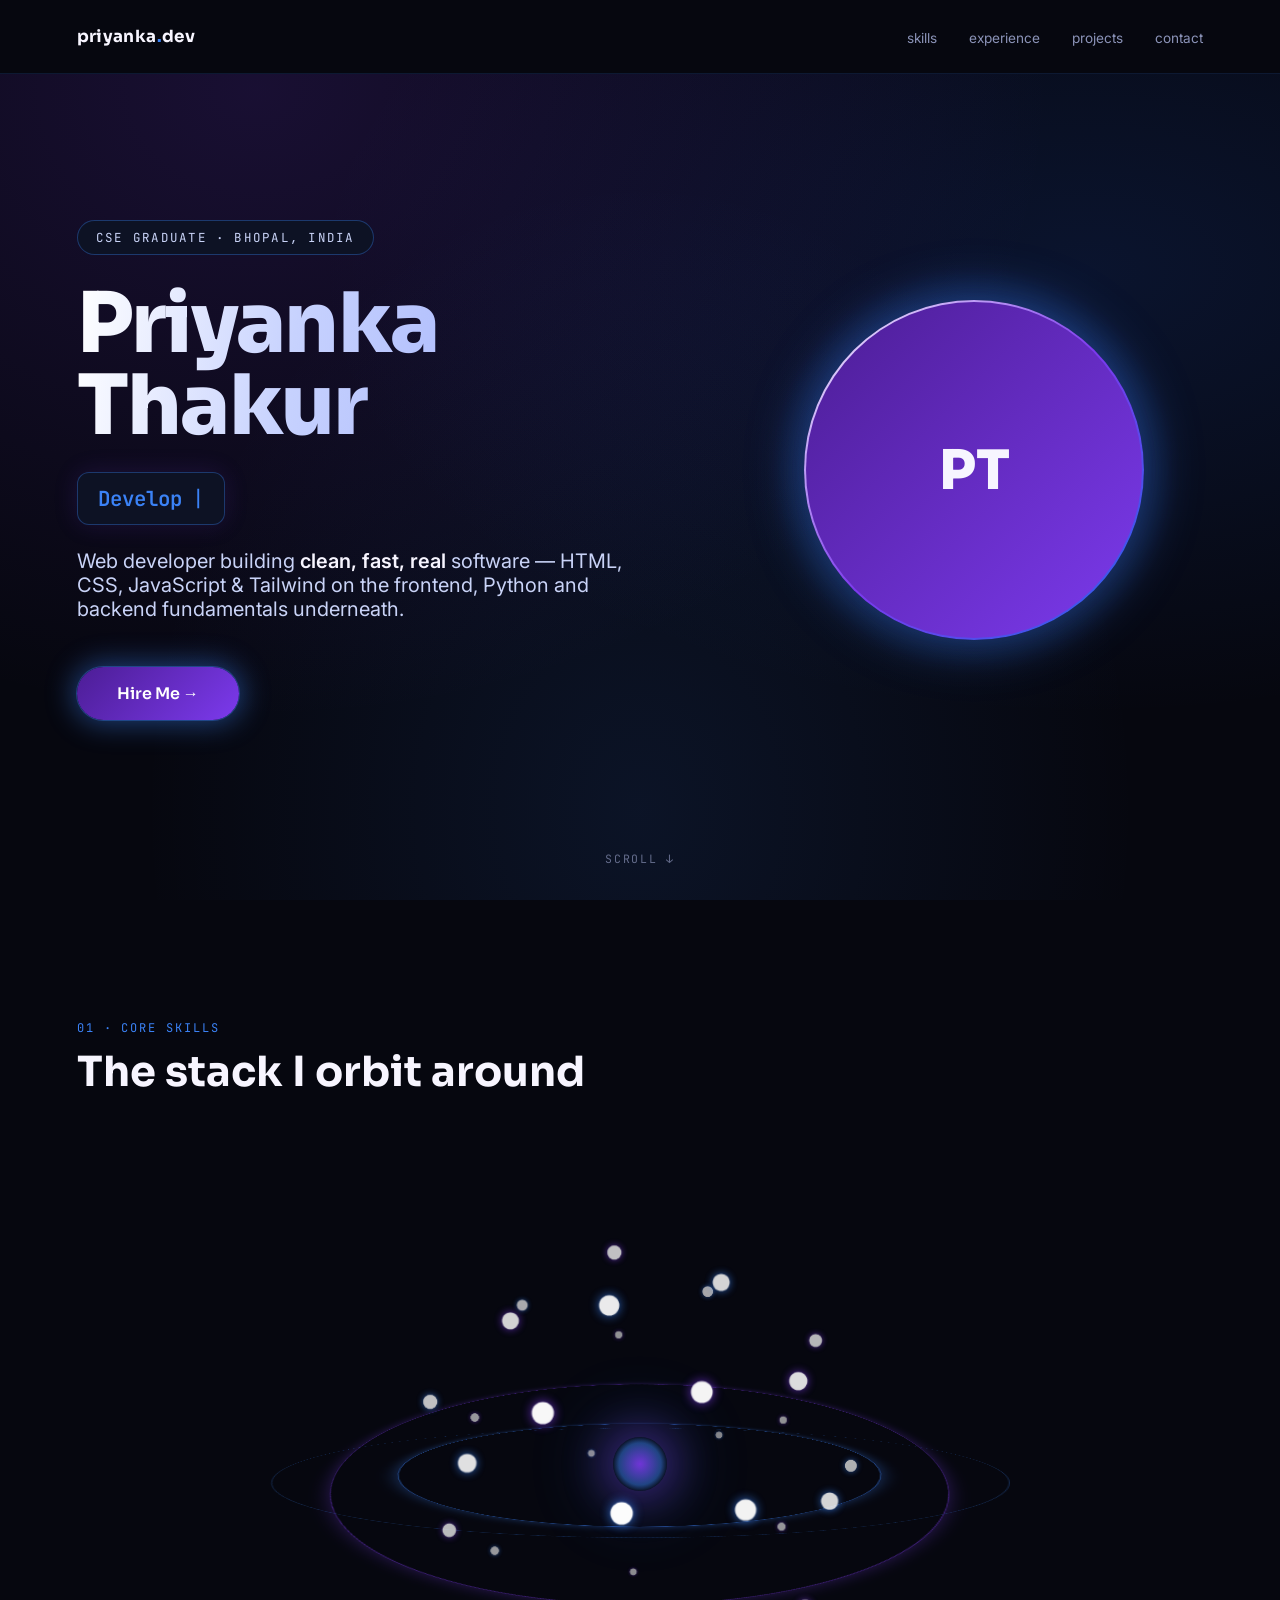
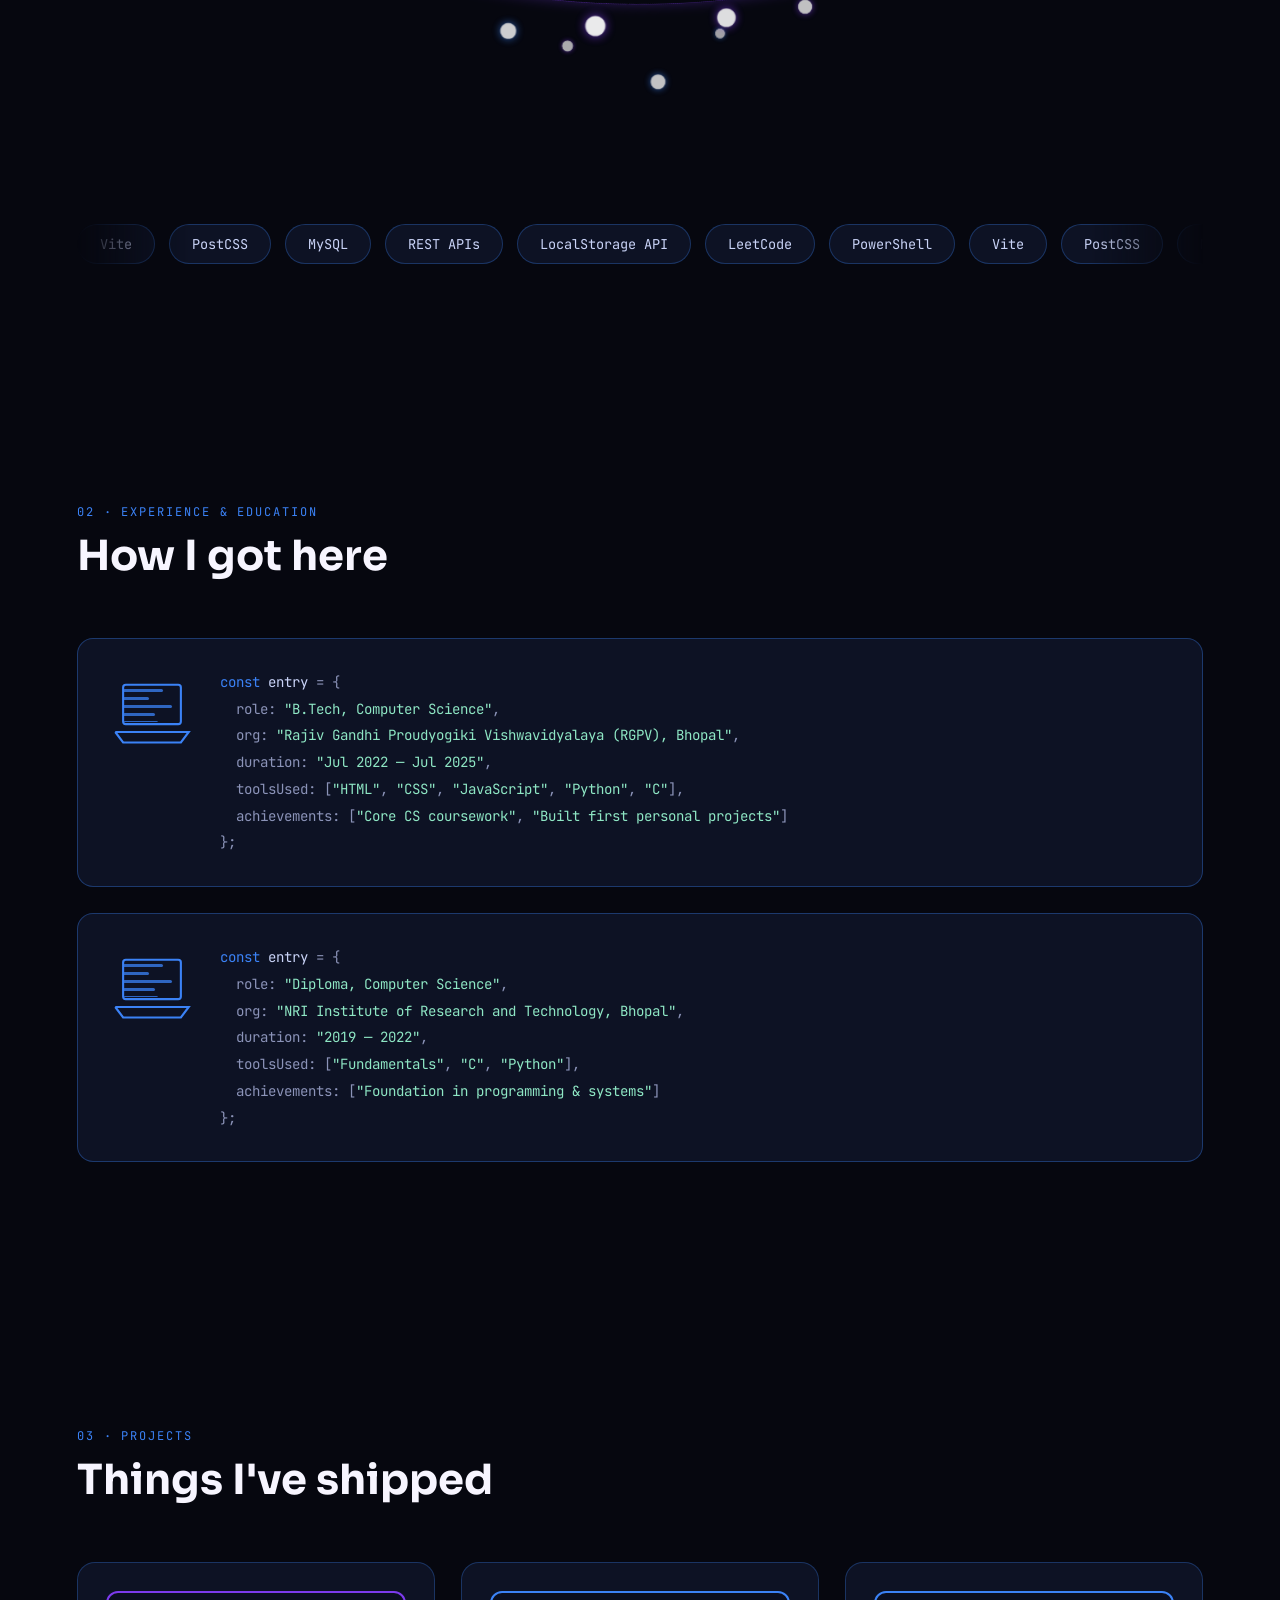
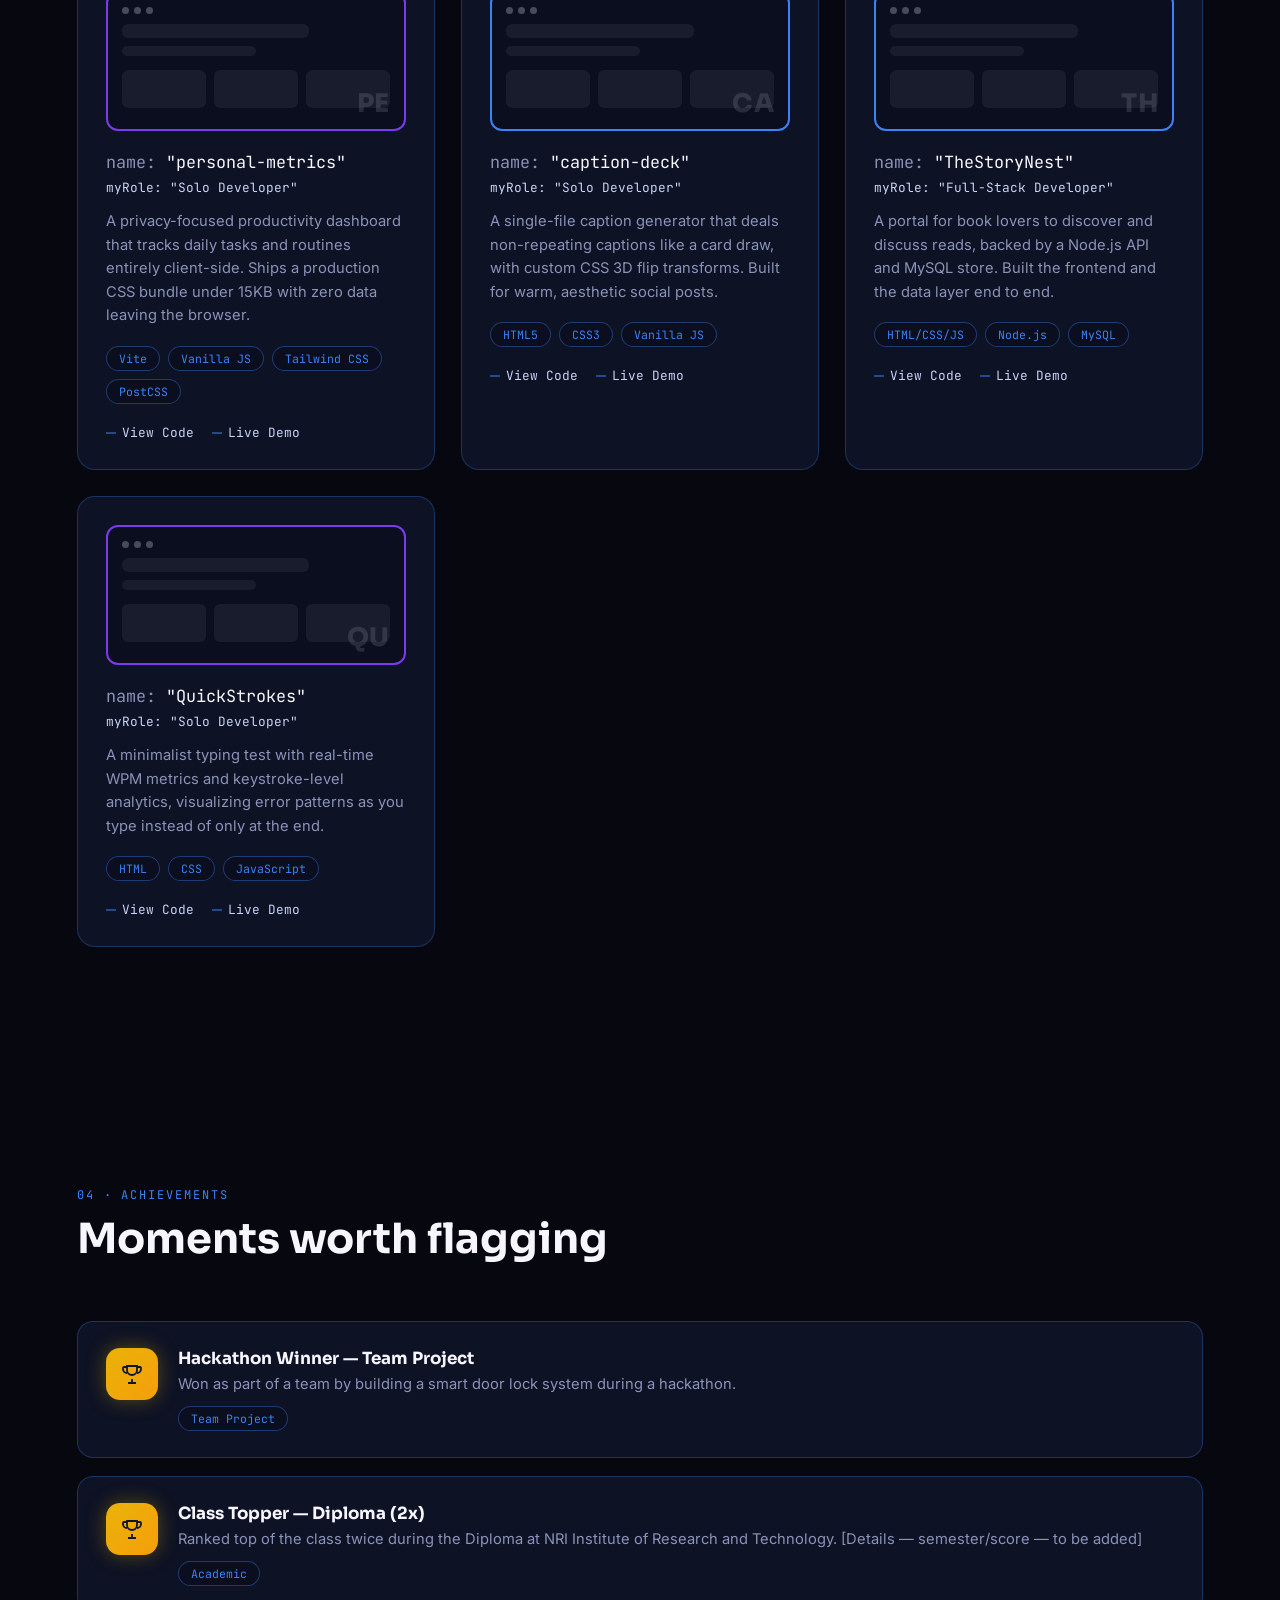
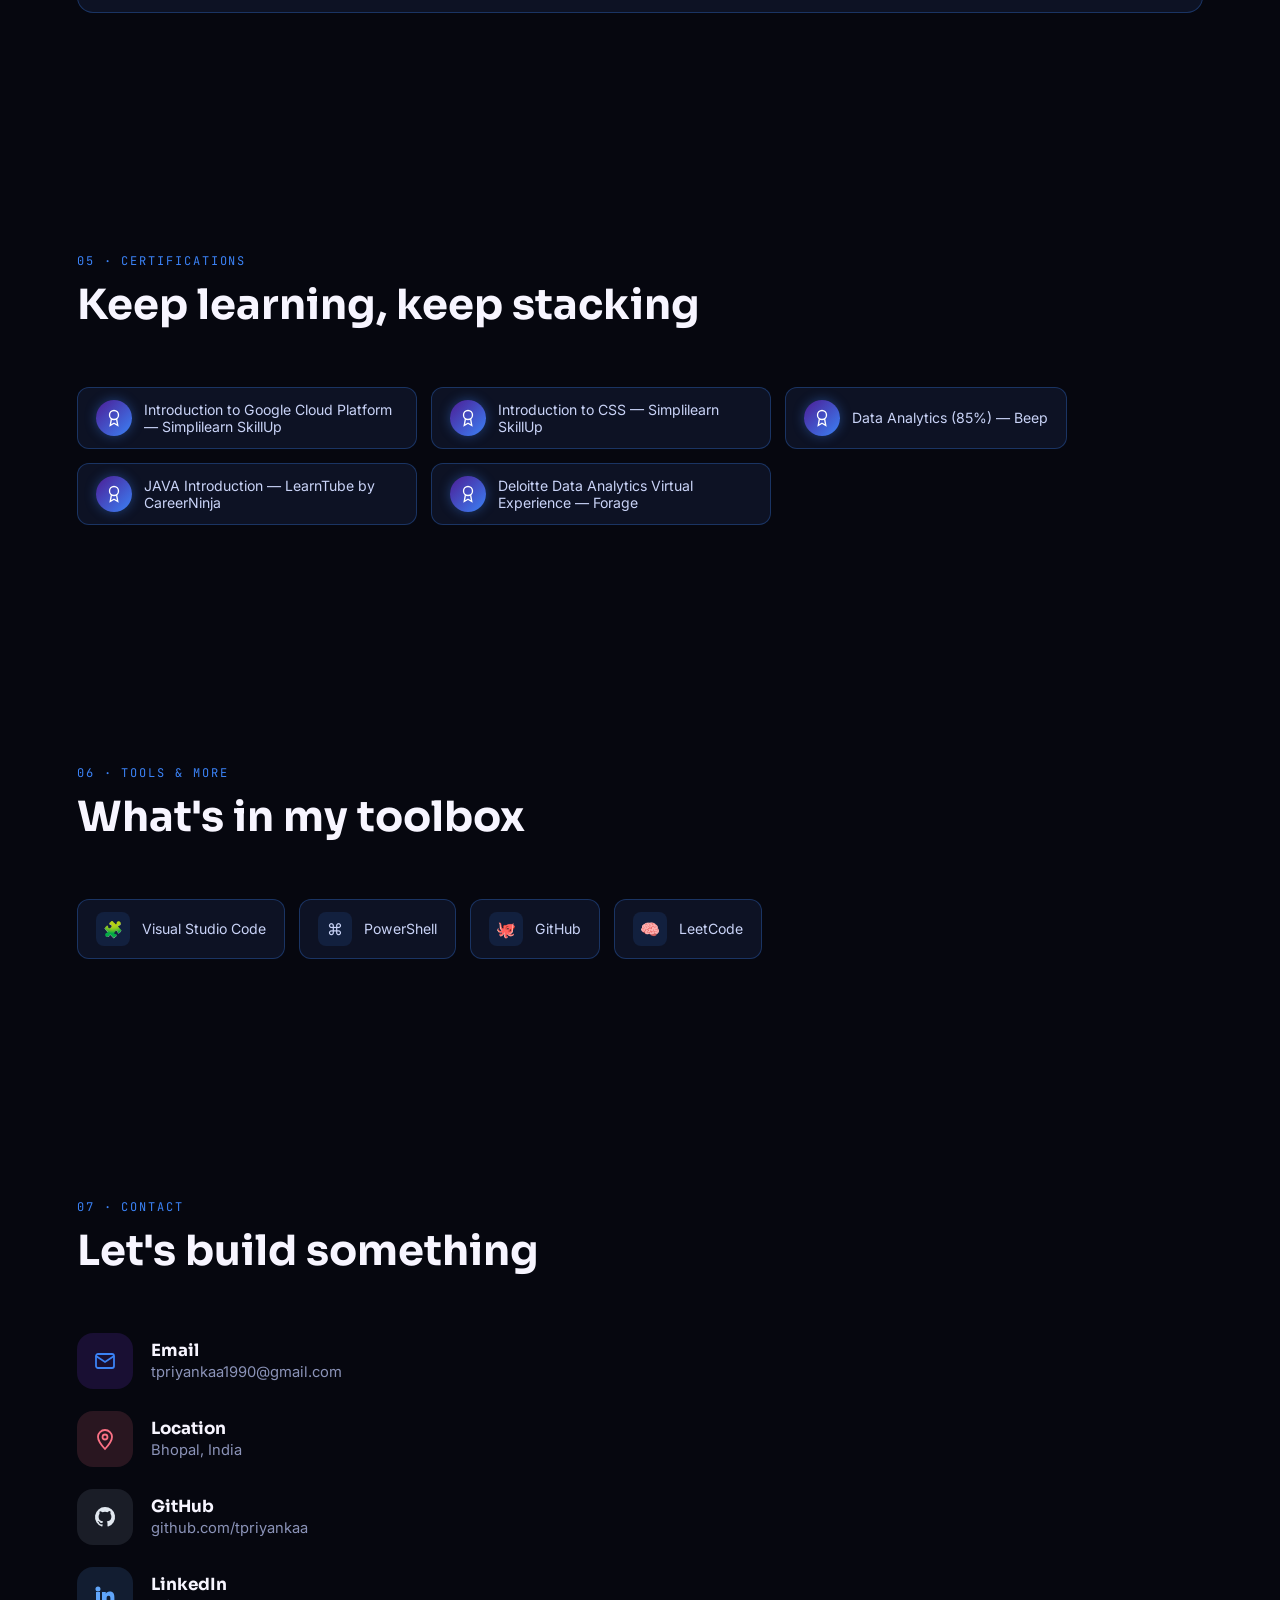
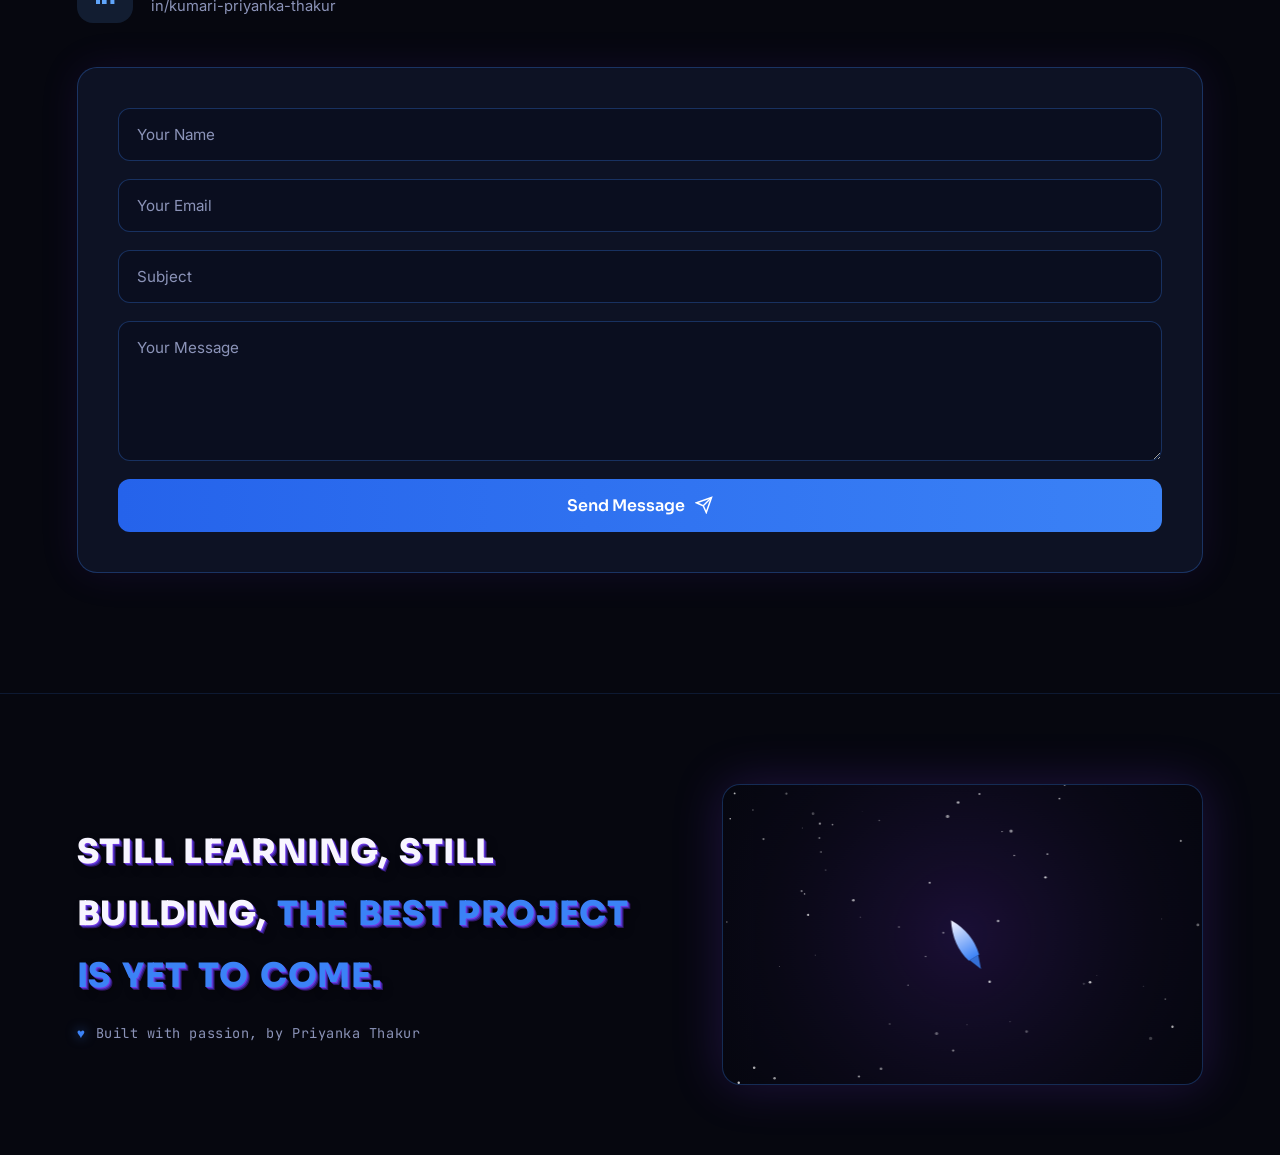
==== index-10.html @ c426f1c3 "Add files via upload" ====
<!DOCTYPE html>
<html lang="en">
<head>
<meta charset="UTF-8">
<meta name="viewport" content="width=device-width, initial-scale=1.0">
<title>Kumari Priyanka Thakur — Portfolio</title>
<link rel="preconnect" href="https://fonts.googleapis.com">
<link href="https://fonts.googleapis.com/css2?family=Sora:wght@400;600;700;800&family=Inter:wght@400;500;600&family=JetBrains+Mono:wght@400;500;600&display=swap" rel="stylesheet">
<style>
:root{
    --bg:#06070f;
    --bg-2:#0a0e1f;
    --white:#f7f5ff;
    --lav:#c9d3f7;
    --purple:#7c3aed;
    --purple-deep:#4c1d95;
    --indigo:#2563eb;
    --neon:#3b82f6;
    --dim:#8b93b8;
  }
  *{margin:0;padding:0;box-sizing:border-box;}
  html{scroll-behavior:smooth;}
  body{
    background:var(--bg);
    color:var(--white);
    font-family:'Inter',sans-serif;
    overflow-x:hidden;
    -webkit-font-smoothing:antialiased;
  }
  ::selection{background:var(--purple);color:#fff;}

  /* ---------- intro splash screen ---------- */
  body.intro-active{overflow:hidden;height:100vh;}
  .intro-screen{
    position:fixed;inset:0;z-index:9999;
    background:var(--bg);
    display:flex;align-items:center;justify-content:center;
    transition:opacity .8s ease;
  }
  .intro-screen.hide{opacity:0;pointer-events:none;}
  .intro-media{
    position:absolute;inset:0;
    width:100%;height:100%;object-fit:cover;
    display:none;
  }
  .intro-media.active{display:block;}
  .intro-fallback{
    position:relative;z-index:1;
    display:flex;flex-direction:column;align-items:center;gap:18px;
  }
  .intro-mark{
    font-size:2.4rem;color:var(--neon);
    animation:introPulse 1.6s ease-in-out infinite;
  }
  @keyframes introPulse{
    0%,100%{opacity:0.5;transform:scale(0.9);}
    50%{opacity:1;transform:scale(1.15);}
  }
  .intro-name{
    font-family:'Sora',sans-serif;font-weight:800;
    font-size:clamp(1.6rem,5vw,2.6rem);
    letter-spacing:0.05em;
    background:linear-gradient(100deg,#ffffff,#a5b4fc,#7c3aed,#2563eb,#ffffff,#3b82f6);
    background-size:300% auto;
    -webkit-background-clip:text;background-clip:text;-webkit-text-fill-color:transparent;
    animation:shimmer 3.5s linear infinite;
  }
  .intro-name span{color:var(--neon);-webkit-text-fill-color:var(--neon);}
  .intro-dots{display:flex;gap:8px;}
  .intro-dots i{
    width:7px;height:7px;border-radius:50%;
    background:var(--neon);
    animation:introDot 1.2s ease-in-out infinite;
  }
  .intro-dots i:nth-child(2){animation-delay:0.15s;}
  .intro-dots i:nth-child(3){animation-delay:0.3s;}
  @keyframes introDot{
    0%,80%,100%{opacity:0.25;transform:translateY(0);}
    40%{opacity:1;transform:translateY(-6px);}
  }
  .intro-skip{
    position:absolute;bottom:34px;right:34px;z-index:2;
    font-family:'JetBrains Mono',monospace;font-size:0.8rem;
    color:var(--dim);background:transparent;border:1px solid rgba(59,130,246,0.3);
    border-radius:999px;padding:8px 18px;cursor:pointer;
    transition:color .2s ease, border-color .2s ease;
  }
  .intro-skip:hover{color:var(--white);border-color:rgba(59,130,246,0.7);}

  /* ---------- background canvas ---------- */
  #stars{
    position:fixed;
    inset:0;
    width:100vw;height:100vh;
    z-index:0;
    background:
      radial-gradient(ellipse at 20% 10%, rgba(124,58,237,0.16), transparent 55%),
      radial-gradient(ellipse at 85% 30%, rgba(37,99,235,0.14), transparent 50%),
      radial-gradient(ellipse at 50% 90%, rgba(59,130,246,0.10), transparent 55%),
      var(--bg);
  }

  section, header, footer{position:relative;z-index:2;}
  section, footer{background:var(--bg);}

  /* ---------- nav ---------- */
  nav{
    position:fixed;top:0;left:0;right:0;z-index:50;
    display:flex;justify-content:space-between;align-items:center;
    padding:26px 6vw;
    background:var(--bg);
    border-bottom:1px solid rgba(59,130,246,0.15);
  }
  .logo{font-family:'Sora',sans-serif;font-weight:700;letter-spacing:0.02em;color:var(--white);font-size:1.05rem;}
  .logo span{color:var(--neon);}
  nav a{color:var(--dim);text-decoration:none;font-size:0.85rem;margin-left:28px;transition:color .25s;}
  nav a:hover{color:var(--white);}

  /* ---------- hero ---------- */
  .hero{
    min-height:100vh;
    display:flex;flex-direction:column;align-items:center;justify-content:center;
    padding:120px 6vw 80px;
  }
  .hero-grid{
    width:100%;max-width:1280px;margin:0 auto;
    display:grid;grid-template-columns:1.15fr 0.85fr;
    align-items:center;gap:48px;
  }
  .hero-text{text-align:left;}

  .avatar-frame{
    position:relative;
    width:min(340px, 100%);aspect-ratio:1/1;
    border-radius:50%;
    justify-self:center;
  }
  .avatar-frame::before{
    content:'';
    position:absolute;
    inset:-30px;
    border-radius:50%;
    background:radial-gradient(circle, rgba(59,130,246,0.55), rgba(37,99,235,0.25) 45%, transparent 72%);
    filter:blur(8px);
    animation:avatarGlow 3.2s ease-in-out infinite;
    z-index:0;
  }
  @keyframes avatarGlow{
    0%,100%{opacity:0.65;transform:scale(1);}
    50%{opacity:1;transform:scale(1.08);}
  }
  .avatar-frame img{
    position:relative;z-index:1;
    width:100%;height:100%;
    border-radius:50%;
    object-fit:cover;
    border:2.5px solid transparent;
    background:
      linear-gradient(var(--bg),var(--bg)) padding-box,
      linear-gradient(135deg,#ffffff,var(--purple),var(--indigo)) border-box;
    box-shadow:0 0 50px 8px rgba(59,130,246,0.35);
  }
  .avatar-fallback{
    display:none;
    position:relative;z-index:1;
    width:100%;height:100%;
    border-radius:50%;
    align-items:center;justify-content:center;
    font-family:'Sora',sans-serif;font-weight:800;font-size:3.4rem;
    color:var(--white);
    border:2.5px solid transparent;
    background:
      linear-gradient(135deg,var(--purple-deep),var(--purple)) padding-box,
      linear-gradient(135deg,#ffffff,var(--purple),var(--indigo)) border-box;
    box-shadow:0 0 50px 8px rgba(59,130,246,0.35);
  }

  .eyebrow{
    font-family:'JetBrains Mono',monospace;
    font-size:0.78rem;color:var(--lav);
    letter-spacing:0.18em;text-transform:uppercase;
    padding:8px 18px;border:1.5px solid rgba(59,130,246,0.35);
    border-radius:999px;margin-bottom:28px;
    background:#0d1224;
    display:inline-block;
  }
  .hero-name{
    font-family:'Sora',sans-serif;
    font-weight:800;
    font-size:clamp(2.6rem, 6.5vw, 5.6rem);
    line-height:0.98;
    letter-spacing:-0.02em;
    background:linear-gradient(100deg,
      #ffffff 0%, #c7d2fe 12%, #a5b4fc 26%, #7c3aed 42%,
      #2563eb 55%, #ffffff 62%, #3b82f6 76%, #ffffff 90%, #c9d3f7 100%);
    background-size:300% auto;
    -webkit-background-clip:text;
    background-clip:text;
    -webkit-text-fill-color:transparent;
    animation:shimmer 5s linear infinite;
  }
  @keyframes shimmer{
    0%{background-position:0% 50%;}
    100%{background-position:300% 50%;}
  }

  .role-cycle{
    margin-top:26px;
    display:inline-flex;align-items:center;gap:10px;
    font-family:'JetBrains Mono',monospace;
    font-size:clamp(1rem,2.2vw,1.3rem);
    padding:12px 20px;
    border:1.5px solid rgba(59,130,246,0.35);
    border-radius:12px;
    background:#0d1224;
    box-shadow:0 0 24px rgba(124,58,237,0.15);
  }
  .role-prefix{color:var(--dim);}
  .role-text{color:var(--neon);font-weight:600;min-width:1ch;}
  .role-cursor{color:var(--neon);animation:cursorBlink 0.9s step-end infinite;}
  @keyframes cursorBlink{0%,100%{opacity:1;}50%{opacity:0;}}

  .hero-role{
    margin-top:24px;
    font-family:'Inter',sans-serif;
    font-size:clamp(1rem,2vw,1.25rem);
    color:var(--lav);
    max-width:560px;
  }
  .hero-role b{color:var(--white);font-weight:600;}

  .hire-btn{
    margin-top:46px;
    font-family:'Sora',sans-serif;
    font-weight:600;font-size:1rem;
    color:#fff;
    background:linear-gradient(135deg,var(--purple-deep),var(--purple));
    border:none;border-radius:999px;
    padding:16px 40px;
    cursor:pointer;
    box-shadow:0 0 0 1px rgba(59,130,246,0.35), 0 0 28px 4px rgba(59,130,246,0.45);
    animation:breathe 2.6s ease-in-out infinite;
    transition:transform .3s ease, background .3s ease, box-shadow .3s ease;
    text-decoration:none;
    display:inline-block;
  }
  @keyframes breathe{
    0%,100%{box-shadow:0 0 0 1px rgba(59,130,246,0.35), 0 0 22px 2px rgba(59,130,246,0.35);}
    50%{box-shadow:0 0 0 1px rgba(59,130,246,0.5), 0 0 40px 8px rgba(59,130,246,0.6);}
  }
  .hire-btn:hover{
    transform:scale(1.07);
    background:linear-gradient(135deg,var(--indigo),var(--neon));
  }

  .scroll-cue{position:absolute;bottom:34px;left:50%;transform:translateX(-50%);color:var(--dim);font-size:0.72rem;font-family:'JetBrains Mono',monospace;letter-spacing:0.15em;opacity:0.7;}

  /* ---------- section shared ---------- */
  .section{padding:120px 6vw;max-width:1280px;margin:0 auto;}
  .section-head{margin-bottom:56px;}
  .section-tag{font-family:'JetBrains Mono',monospace;font-size:0.75rem;color:var(--neon);letter-spacing:0.16em;text-transform:uppercase;margin-bottom:10px;}
  .section-title{font-family:'Sora',sans-serif;font-weight:700;font-size:clamp(1.8rem,4vw,2.6rem);color:var(--white);}

  /* ---------- skills / icon cloud (cyberpunk zone) ---------- */
  .skills-band{
    position:relative;
    z-index:3;
    background:
      radial-gradient(ellipse at 30% 20%, rgba(124,58,237,0.08), transparent 55%),
      radial-gradient(ellipse at 75% 80%, rgba(59,130,246,0.07), transparent 55%),
      var(--bg);
  }
  .skills-wrap{
    display:flex;flex-direction:column;align-items:center;
  }
  .cloud-frame{
    width:100%;max-width:620px;aspect-ratio:1/1;
    position:relative;
    perspective:1000px;
    cursor:grab;
    touch-action:none;
  }
  .cloud-frame:active{cursor:grabbing;}
  .icon-sphere{
    position:absolute;
    top:50%;left:50%;
    width:0;height:0;
    transform-style:preserve-3d;
    z-index:2;
  }
  .cloud-icon{
    position:absolute;
    top:0;left:0;
    width:46px;height:46px;
    margin:-23px;
    object-fit:contain;
    will-change:transform, opacity;
    pointer-events:none;
    user-select:none;
  }
  /* neon tint: flattens any source icon to white, then recolors it —
     alternated per-icon between the two accent colors */
  .cloud-icon.tint-violet{
    filter:brightness(0) invert(1) sepia(1) saturate(6) hue-rotate(230deg) brightness(1.3)
           drop-shadow(0 0 6px rgba(124,58,237,0.85));
  }
  .cloud-icon.tint-blue{
    filter:brightness(0) invert(1) sepia(1) saturate(6) hue-rotate(170deg) brightness(1.3)
           drop-shadow(0 0 6px rgba(59,130,246,0.85));
  }

  .core-glow{
    position:absolute;top:50%;left:50%;
    width:54px;height:54px;margin:-27px;
    border-radius:50%;z-index:1;
    background:radial-gradient(circle, rgba(124,58,237,0.9), rgba(59,130,246,0.5) 55%, transparent 75%);
    box-shadow:0 0 40px 10px rgba(124,58,237,0.35), 0 0 70px 20px rgba(59,130,246,0.2);
    animation:coreBeat 2.4s ease-in-out infinite;
  }
  @keyframes coreBeat{
    0%,100%{transform:scale(1);opacity:0.85;}
    50%{transform:scale(1.25);opacity:1;}
  }

  .orbit-ring{
    position:absolute;top:50%;left:50%;
    border-radius:50%;
    border:1px solid;
    transform-style:preserve-3d;
    pointer-events:none;
    z-index:0;
  }
  .ring-1{
    width:76%;height:76%;margin:-38% 0 0 -38%;
    border-color:rgba(59,130,246,0.55);
    box-shadow:0 0 18px rgba(59,130,246,0.35);
    transform:rotateX(78deg) rotateZ(0deg);
    animation:spinRing 14s linear infinite;
  }
  .ring-2{
    width:96%;height:96%;margin:-48% 0 0 -48%;
    border-color:rgba(124,58,237,0.45);
    box-shadow:0 0 18px rgba(124,58,237,0.3);
    transform:rotateX(70deg) rotateZ(40deg);
    animation:spinRing 20s linear infinite reverse;
  }
  .ring-3{
    width:112%;height:112%;margin:-56% 0 0 -56%;
    border-color:rgba(59,130,246,0.25);
    transform:rotateX(82deg) rotateZ(110deg);
    animation:spinRing 28s linear infinite;
  }
  @keyframes spinRing{
    from{transform:rotateX(var(--rx,78deg)) rotateZ(0deg);}
    to{transform:rotateX(var(--rx,78deg)) rotateZ(360deg);}
  }
  .ring-1{--rx:78deg;}
  .ring-2{--rx:70deg;}
  .ring-3{--rx:82deg;}

  .marquee-track{
    width:100%;overflow:hidden;margin-top:50px;
    -webkit-mask-image:linear-gradient(90deg, transparent, #000 10%, #000 90%, transparent);
    mask-image:linear-gradient(90deg, transparent, #000 10%, #000 90%, transparent);
  }
  .marquee-inner{
    display:flex;width:max-content;
    animation:marquee 26s linear infinite;
    gap:14px;
  }
  @keyframes marquee{0%{transform:translateX(0);}100%{transform:translateX(-50%);}}
  .pill{
    font-family:'JetBrains Mono',monospace;font-size:0.85rem;color:var(--lav);
    border:1.5px solid rgba(59,130,246,0.3);border-radius:999px;
    padding:10px 22px;white-space:nowrap;background:#0d1224;
  }

  /* ---------- experience / education ---------- */
  .code-card{
    border:1.5px solid rgba(59,130,246,0.35);
    border-radius:16px;
    background:#0d1224;
    padding:30px 32px;
    margin-bottom:26px;
    display:grid;grid-template-columns:84px 1fr;gap:26px;
    align-items:start;
    opacity:0;transform:translateY(28px);
    transition:opacity .7s ease, transform .7s ease, border-color .3s ease, box-shadow .3s ease;
  }
  .code-card:hover{
    border-color:rgba(124,58,237,0.6);
    box-shadow:0 0 24px rgba(124,58,237,0.15);
  }
  .code-card.in-view{opacity:1;transform:translateY(0);}
  .laptop-anim{position:relative;width:84px;height:84px;flex-shrink:0;}
  .laptop-icon{position:absolute;inset:0;width:100%;height:100%;}
  .laptop-icon path, .laptop-icon rect, .laptop-icon line{
    fill:none;stroke:var(--neon);stroke-width:1.6;
    stroke-dasharray:220;stroke-dashoffset:220;
  }
  .code-card.in-view .laptop-icon path,
  .code-card.in-view .laptop-icon rect,
  .code-card.in-view .laptop-icon line{
    animation:draw 1.4s ease forwards;
  }
  @keyframes draw{to{stroke-dashoffset:0;}}

  .laptop-screen{
    position:absolute;
    left:15.6%;top:19%;width:68.7%;height:44%;
    overflow:hidden;border-radius:2px;
    opacity:0;
  }
  .code-card.in-view .laptop-screen{
    opacity:1;transition:opacity .5s ease 1.1s;
  }
  .laptop-screen .scroll-lines{
    display:flex;flex-direction:column;gap:5px;
    animation:codeScroll 4.5s linear infinite;
    padding-top:4px;
  }
  .laptop-screen .cline{height:3px;border-radius:2px;background:rgba(59,130,246,0.75);}
  @keyframes codeScroll{
    0%{transform:translateY(0);}
    100%{transform:translateY(-50%);}
  }
  .cursor-blink{
    position:absolute;right:16%;top:19%;
    width:3px;height:6%;background:var(--white);
    opacity:0;
  }
  .code-card.in-view .cursor-blink{
    animation:blink 1s step-end infinite 1.4s;
  }
  @keyframes blink{50%{opacity:0;}0%,100%{opacity:1;}}

  .laptop-particles{position:absolute;inset:0;pointer-events:none;}
  .laptop-particles i{
    position:absolute;width:3px;height:3px;border-radius:50%;
    background:var(--neon);opacity:0;
    animation:rise 2.8s ease-in infinite;
  }
  .laptop-particles i:nth-child(1){left:30%;bottom:20%;animation-delay:0.2s;}
  .laptop-particles i:nth-child(2){left:50%;bottom:20%;animation-delay:1s;}
  .laptop-particles i:nth-child(3){left:66%;bottom:20%;animation-delay:1.8s;}
  @keyframes rise{
    0%{opacity:0;transform:translateY(0) scale(0.6);}
    15%{opacity:0.9;}
    100%{opacity:0;transform:translateY(-38px) scale(1.1);}
  }
  .code-block{font-family:'JetBrains Mono',monospace;font-size:0.88rem;line-height:1.9;color:var(--dim);}
  .code-block .k{color:var(--neon);}
  .code-block .s{color:#8ee6c4;}
  .code-block .prop{color:var(--lav);}

  /* ---------- projects ---------- */
  .projects-grid{display:grid;grid-template-columns:repeat(auto-fit,minmax(320px,1fr));gap:26px;}
  .proj-card{
    border-radius:18px;
    padding:28px;
    background:#0d1224;
    border:1.5px solid rgba(59,130,246,0.3);
    transition:transform .35s ease, border-color .35s ease, box-shadow .35s ease;
    transform-style:preserve-3d;
    position:relative;
  }
  .proj-card:hover{
    border-color:rgba(124,58,237,0.75);
    box-shadow:0 0 40px rgba(124,58,237,0.25);
  }
  .proj-name{font-family:'JetBrains Mono',monospace;color:var(--white);font-size:1.05rem;margin-bottom:6px;}
  .proj-name .q{color:var(--dim);}
  .proj-role{font-family:'JetBrains Mono',monospace;font-size:0.8rem;color:var(--lav);margin-bottom:14px;}
  .proj-desc{font-size:0.92rem;color:var(--dim);line-height:1.6;margin-bottom:18px;}
  .tool-pills{display:flex;flex-wrap:wrap;gap:8px;margin-bottom:20px;}
  .tool-pill{font-family:'JetBrains Mono',monospace;font-size:0.72rem;color:var(--neon);border:1.5px solid rgba(59,130,246,0.4);border-radius:999px;padding:4px 12px;background:#0a0e1f;}
  .proj-links{display:flex;gap:18px;align-items:center;}
  .proj-links a{font-size:0.8rem;color:var(--lav);text-decoration:none;font-family:'JetBrains Mono',monospace;position:relative;padding-left:16px;}
  .proj-links a::before{content:'';position:absolute;left:0;top:50%;width:10px;height:1px;background:var(--neon);transform:translateY(-50%);}
  .proj-links a:hover{color:var(--white);}

  /* ---------- certs & tools ---------- */
  .chips{display:flex;flex-wrap:wrap;gap:14px;}
  .chip{
    display:flex;align-items:center;gap:12px;
    border:1.5px solid rgba(59,130,246,0.3);border-radius:12px;
    padding:12px 18px;font-size:0.88rem;color:var(--lav);
    background:#0d1224;
    max-width:340px;
    transition:border-color .3s ease;
  }
  .chip:hover{border-color:rgba(124,58,237,0.7);}
  .cert-badge{
    width:36px;height:36px;flex-shrink:0;
    border-radius:50%;
    display:flex;align-items:center;justify-content:center;
    background:linear-gradient(135deg,var(--purple-deep),var(--neon));
    box-shadow:0 0 12px rgba(59,130,246,0.4);
  }
  .cert-badge svg{width:18px;height:18px;stroke:#fff;fill:none;stroke-width:1.8;}
  .tool-chip-icon{
    width:34px;height:34px;flex-shrink:0;border-radius:8px;
    display:flex;align-items:center;justify-content:center;
    background:rgba(59,130,246,0.12);
    font-size:1rem;
  }

  /* device-mockup-style thumbnail frame, echoing the bordered
     screenshot cards from the reference — abstract UI blocks stand
     in for a real screenshot since none exist yet */
  .proj-thumb{
    height:140px;border-radius:12px;margin-bottom:20px;
    position:relative;overflow:hidden;
    padding:14px;
    border:2px solid;
    background:#0a0e1f;
  }
  .proj-thumb .mock-bar{
    display:flex;gap:5px;margin-bottom:10px;
  }
  .proj-thumb .mock-bar i{
    width:7px;height:7px;border-radius:50%;
    background:rgba(255,255,255,0.25);
  }
  .proj-thumb .mock-block{
    border-radius:6px;background:rgba(255,255,255,0.06);
  }
  .proj-thumb .mock-block.wide{height:14px;width:70%;margin-bottom:8px;}
  .proj-thumb .mock-block.mid{height:10px;width:50%;margin-bottom:14px;}
  .proj-thumb .mock-grid{display:flex;gap:8px;}
  .proj-thumb .mock-grid .mock-block{flex:1;height:38px;}
  .proj-thumb .mono{
    position:absolute;bottom:10px;right:14px;
    font-family:'Sora',sans-serif;font-weight:800;font-size:1.6rem;
    color:rgba(255,255,255,0.12);letter-spacing:0.02em;
  }

  /* ---------- achievements ---------- */
  .achievements-list{display:flex;flex-direction:column;gap:18px;}
  .achievement-card{
    display:flex;align-items:flex-start;gap:20px;
    padding:26px 28px;border-radius:16px;
    border:1.5px solid rgba(59,130,246,0.3);
    background:#0d1224;
    transition:border-color .3s ease;
  }
  .achievement-card:hover{border-color:rgba(124,58,237,0.7);}
  .achievement-icon{
    width:52px;height:52px;flex-shrink:0;border-radius:14px;
    display:flex;align-items:center;justify-content:center;
    background:linear-gradient(135deg,#eab308,#f59e0b);
    box-shadow:0 0 20px rgba(234,179,8,0.35);
  }
  .achievement-icon svg{width:24px;height:24px;color:#0f1730;}
  .achievement-title{font-family:'Sora',sans-serif;font-weight:700;color:var(--white);font-size:1.05rem;margin-bottom:4px;}
  .achievement-desc{color:var(--dim);font-size:0.92rem;line-height:1.55;}
  .achievement-tag{
    display:inline-block;margin-top:10px;
    font-family:'JetBrains Mono',monospace;font-size:0.72rem;color:var(--neon);
    border:1.5px solid rgba(59,130,246,0.4);border-radius:999px;
    padding:4px 12px;background:#0a0e1f;
  }

  /* ---------- contact ---------- */
  .contact-info{
    display:flex;flex-direction:column;gap:22px;
    margin-bottom:44px;
  }
  .info-row{
    display:flex;align-items:center;gap:18px;
    text-decoration:none;
    width:fit-content;
  }
  .info-icon{
    width:56px;height:56px;flex-shrink:0;
    border-radius:16px;
    display:flex;align-items:center;justify-content:center;
  }
  .info-icon svg{width:24px;height:24px;}
  .icon-email{background:rgba(124,58,237,0.16);color:var(--neon);}
  .icon-location{background:rgba(251,113,133,0.14);color:#fb7185;}
  .icon-github{background:rgba(148,163,184,0.14);color:#e2e8f0;}
  .icon-linkedin{background:rgba(96,165,250,0.14);color:#60a5fa;}
  .info-label{font-family:'Sora',sans-serif;font-weight:700;color:var(--white);font-size:1.05rem;margin-bottom:2px;}
  .info-value{font-family:'Inter',sans-serif;color:var(--dim);font-size:0.92rem;}
  .info-row:hover .info-value{color:var(--lav);}

  .contact-form{
    display:flex;flex-direction:column;gap:18px;
    padding:40px;border-radius:20px;
    border:1.5px solid rgba(59,130,246,0.3);
    background:#0d1224;
    box-shadow:0 0 40px rgba(124,58,237,0.1);
  }
  .form-input{
    width:100%;
    font-family:'Inter',sans-serif;font-size:0.95rem;
    color:var(--white);
    background:#0a0e1f;
    border:1.5px solid rgba(59,130,246,0.3);
    border-radius:12px;
    padding:16px 18px;
    outline:none;
    transition:border-color .25s ease, box-shadow .25s ease;
  }
  .form-input::placeholder{color:var(--dim);}
  .form-input:focus{
    border-color:rgba(59,130,246,0.7);
    box-shadow:0 0 0 3px rgba(59,130,246,0.15);
  }
  .form-textarea{resize:vertical;min-height:140px;font-family:'Inter',sans-serif;}
  .send-btn{
    display:flex;align-items:center;justify-content:center;gap:10px;
    font-family:'Sora',sans-serif;font-weight:600;font-size:1rem;
    color:#fff;border:none;border-radius:12px;
    padding:16px;cursor:pointer;
    background:linear-gradient(90deg,#2563eb,#3b82f6);
    transition:transform .25s ease, box-shadow .25s ease;
  }
  .send-btn:hover{transform:scale(1.02);box-shadow:0 0 30px rgba(59,130,246,0.4);}
  .send-btn svg{width:18px;height:18px;}

  footer{
    padding:90px 6vw 70px;
    border-top:1px solid rgba(59,130,246,0.15);
  }
  .outro-grid{
    max-width:1280px;margin:0 auto;
    display:grid;grid-template-columns:1.1fr 0.9fr;
    gap:56px;align-items:center;
  }
  .tagline{
    display:flex;flex-wrap:wrap;justify-content:flex-start;
    row-gap:0.35em;
    perspective:600px;
    font-family:'Sora',sans-serif;font-weight:800;text-transform:uppercase;
    font-size:clamp(1.1rem,2.9vw,2.1rem);
    letter-spacing:0.02em;
    line-height:1.5;
    text-align:left;
  }
  .wave-word{
    display:inline-flex;
    white-space:nowrap; /* keeps every word intact — only whole words wrap to the next line */
    margin-right:0.32em;
  }
  .wave-letter{
    display:inline-block;
    color:var(--white);
    text-shadow:
      1px 1px 0 rgba(124,58,237,0.85),
      2px 2px 0 rgba(67,56,202,0.75),
      3px 3px 0 rgba(76,29,149,0.65),
      4px 5px 10px rgba(0,0,0,0.45);
    animation:waveLetter 2.8s cubic-bezier(.45,0,.55,1) infinite;
    transform-origin:50% 100%;
    will-change:transform;
  }
  .wave-letter.accent{color:var(--neon);}
  @keyframes waveLetter{
    0%,100%{transform:translateY(0) rotateX(0deg);}
    50%{transform:translateY(-8px) rotateX(12deg);}
  }
  @media (prefers-reduced-motion: reduce){
    .wave-letter{animation:none;}
  }

  .tagline-signature{
    display:flex;align-items:center;gap:10px;
    margin-top:22px;
    font-family:'JetBrains Mono',monospace;
    font-size:0.85rem;color:var(--dim);
    letter-spacing:0.04em;
  }
  .tagline-signature .heart{
    color:var(--neon);
    animation:heartbeat 1.6s ease-in-out infinite;
    display:inline-block;
    filter:drop-shadow(0 0 6px rgba(59,130,246,0.7));
  }
  @keyframes heartbeat{
    0%,100%{transform:scale(1);}
    20%{transform:scale(1.25);}
    40%{transform:scale(1);}
    60%{transform:scale(1.15);}
    80%{transform:scale(1);}
  }

  .outro-visual{
    position:relative;
    width:100%;aspect-ratio:16/10;
    border-radius:18px;overflow:hidden;
    border:1px solid rgba(59,130,246,0.3);
    box-shadow:0 0 50px rgba(124,58,237,0.22);
    background:#06070f;
  }
  .outro-video{
    position:absolute;inset:0;width:100%;height:100%;
    object-fit:cover;z-index:1;
  }
  .outro-fallback{
    position:absolute;inset:0;width:100%;height:100%;z-index:0;
  }

  @media (max-width:900px){
    .outro-grid{grid-template-columns:1fr;gap:40px;}
    .tagline{justify-content:center;text-align:center;}
    .hero-grid{grid-template-columns:1fr;text-align:center;gap:36px;}
    .hero-text{text-align:center;}
    .avatar-frame{order:-1;width:min(220px,70%);}
    .eyebrow{margin-left:auto;margin-right:auto;}
  }

  @media (max-width:720px){
    .code-card{grid-template-columns:1fr;}
    .laptop-anim{margin-bottom:6px;}
  }
</style>
</head>
<body>

<div id="introScreen" class="intro-screen">
  <video id="introVideo" class="intro-media" autoplay muted playsinline>
    <source src="intro.mp4" type="video/mp4">
  </video>
  <img id="introGif" class="intro-media" alt="" style="display:none;">
  <div class="intro-fallback" id="introFallback">
    <div class="intro-mark">✦</div>
    <div class="intro-name">PRIYANKA<span>.</span>DEV</div>
    <div class="intro-dots"><i></i><i></i><i></i></div>
  </div>
  <button class="intro-skip" id="introSkip">Skip →</button>
</div>

<canvas id="stars"></canvas>

<nav>
  <div class="logo">priyanka<span>.</span>dev</div>
  <div>
    <a href="#skills">skills</a>
    <a href="#experience">experience</a>
    <a href="#projects">projects</a>
    <a href="#contact">contact</a>
  </div>
</nav>

<header class="hero">
  <div class="hero-grid">
    <div class="hero-text">
      <div class="eyebrow">CSE Graduate · Bhopal, India</div>
      <h1 class="hero-name">Priyanka<br>Thakur</h1>
      <div class="role-cycle">
        <span class="role-text" id="roleText"></span><span class="role-cursor">|</span>
      </div>
      <p class="hero-role">Web developer building <b>clean, fast, real</b> software — HTML, CSS, JavaScript &amp; Tailwind on the frontend, Python and backend fundamentals underneath.</p>
      <a href="#contact" class="hire-btn" id="hireBtn">Hire Me →</a>
    </div>
    <div class="avatar-frame">
      <img src="profile.jpg" alt="Kumari Priyanka Thakur" onerror="this.style.display='none';document.getElementById('avatarFallback').style.display='flex';">
      <div class="avatar-fallback" id="avatarFallback">PT</div>
    </div>
  </div>
  <div class="scroll-cue">SCROLL ↓</div>
</header>

<div class="skills-band">
<section class="section" id="skills">
  <div class="section-head">
    <div class="section-tag">01 · Core Skills</div>
    <div class="section-title">The stack I orbit around</div>
  </div>
  <div class="skills-wrap">
    <div class="cloud-frame" id="cloudFrame">
      <div class="orbit-ring ring-1"></div>
      <div class="orbit-ring ring-2"></div>
      <div class="orbit-ring ring-3"></div>
      <div class="core-glow"></div>
      <div class="icon-sphere" id="iconSphere"></div>
    </div>
    <div class="marquee-track">
      <div class="marquee-inner" id="marqueeInner"></div>
    </div>
  </div>
</section>
</div>

<section class="section" id="experience">
  <div class="section-head">
    <div class="section-tag">02 · Experience &amp; Education</div>
    <div class="section-title">How I got here</div>
  </div>
  <div id="cardsWrap"></div>
</section>

<section class="section" id="projects">
  <div class="section-head">
    <div class="section-tag">03 · Projects</div>
    <div class="section-title">Things I've shipped</div>
  </div>
  <div class="projects-grid" id="projectsGrid"></div>
</section>

<section class="section" id="achievements">
  <div class="section-head">
    <div class="section-tag">04 · Achievements</div>
    <div class="section-title">Moments worth flagging</div>
  </div>
  <div class="achievements-list" id="achievementsList"></div>
</section>

<section class="section" id="certs">
  <div class="section-head">
    <div class="section-tag">05 · Certifications</div>
    <div class="section-title">Keep learning, keep stacking</div>
  </div>
  <div class="chips" id="certChips"></div>
</section>

<section class="section" id="tools">
  <div class="section-head">
    <div class="section-tag">06 · Tools &amp; More</div>
    <div class="section-title">What's in my toolbox</div>
  </div>
  <div class="chips" id="toolChips"></div>
</section>

<section class="section" id="contact">
  <div class="section-head">
    <div class="section-tag">07 · Contact</div>
    <div class="section-title">Let's build something</div>
  </div>

  <div class="contact-info">
    <a href="mailto:tpriyankaa1990@gmail.com" class="info-row">
      <div class="info-icon icon-email">
        <svg viewBox="0 0 24 24" fill="none" stroke="currentColor" stroke-width="1.8"><rect x="3" y="5" width="18" height="14" rx="2"/><path d="M3 7l9 6 9-6"/></svg>
      </div>
      <div>
        <div class="info-label">Email</div>
        <div class="info-value">tpriyankaa1990@gmail.com</div>
      </div>
    </a>
    <div class="info-row">
      <div class="info-icon icon-location">
        <svg viewBox="0 0 24 24" fill="none" stroke="currentColor" stroke-width="1.8"><path d="M12 22s7-7.5 7-12a7 7 0 1 0-14 0c0 4.5 7 12 7 12z"/><circle cx="12" cy="10" r="2.5"/></svg>
      </div>
      <div>
        <div class="info-label">Location</div>
        <div class="info-value">Bhopal, India</div>
      </div>
    </div>
    <a href="https://github.com/tpriyankaa" target="_blank" rel="noopener" class="info-row">
      <div class="info-icon icon-github">
        <svg viewBox="0 0 24 24" fill="currentColor"><path d="M12 2a10 10 0 0 0-3.16 19.49c.5.09.68-.22.68-.48v-1.7c-2.78.6-3.37-1.34-3.37-1.34-.46-1.16-1.11-1.47-1.11-1.47-.9-.62.07-.6.07-.6 1 .07 1.53 1.03 1.53 1.03.9 1.53 2.34 1.09 2.91.84.09-.65.35-1.09.63-1.34-2.22-.25-4.56-1.11-4.56-4.95 0-1.09.39-1.98 1.03-2.68-.1-.25-.45-1.27.1-2.65 0 0 .84-.27 2.75 1.02a9.5 9.5 0 0 1 5 0c1.91-1.3 2.75-1.02 2.75-1.02.55 1.38.2 2.4.1 2.65.64.7 1.03 1.59 1.03 2.68 0 3.85-2.34 4.7-4.57 4.95.36.31.68.92.68 1.85v2.74c0 .27.18.58.69.48A10 10 0 0 0 12 2z"/></svg>
      </div>
      <div>
        <div class="info-label">GitHub</div>
        <div class="info-value">github.com/tpriyankaa</div>
      </div>
    </a>
    <a href="https://www.linkedin.com/in/kumari-priyanka-thakur-b158321a9/" target="_blank" rel="noopener" class="info-row">
      <div class="info-icon icon-linkedin">
        <svg viewBox="0 0 24 24" fill="currentColor"><path d="M4.98 3.5a2.5 2.5 0 1 0 0 5 2.5 2.5 0 0 0 0-5zM3 9h4v12H3zM9 9h3.8v1.64h.05c.53-1 1.83-2.05 3.77-2.05 4.03 0 4.78 2.65 4.78 6.1V21h-4v-5.3c0-1.26-.02-2.88-1.75-2.88-1.76 0-2.03 1.37-2.03 2.79V21H9z"/></svg>
      </div>
      <div>
        <div class="info-label">LinkedIn</div>
        <div class="info-value">in/kumari-priyanka-thakur</div>
      </div>
    </a>
  </div>

  <form class="contact-form" id="contactForm">
    <input type="text" name="name" class="form-input" placeholder="Your Name" required>
    <input type="email" name="email" class="form-input" placeholder="Your Email" required>
    <input type="text" name="subject" class="form-input" placeholder="Subject" required>
    <textarea name="message" class="form-input form-textarea" placeholder="Your Message" required></textarea>
    <button type="submit" class="send-btn">
      Send Message
      <svg viewBox="0 0 24 24" fill="none" stroke="currentColor" stroke-width="2"><path d="M22 2 11 13"/><path d="M22 2 15 22l-4-9-9-4z"/></svg>
    </button>
  </form>
</section>

<footer>
  <div class="outro-grid">
    <div>
      <p class="tagline" id="tagline"></p>
      <div class="tagline-signature">
        <span class="heart">♥</span>
        <span>Built with passion, by Priyanka Thakur</span>
      </div>
    </div>
    <div class="outro-visual">
      <video class="outro-video" id="outroVideo" autoplay muted loop playsinline>
        <source src="outro.mp4" type="video/mp4">
      </video>
      <canvas class="outro-fallback" id="outroCanvas"></canvas>
    </div>
  </div>
</footer>

<script>
/* ============ shooting star canvas ============ */
const starCanvas = document.getElementById('stars');
const sctx = starCanvas.getContext('2d');
let W,H;
function resizeStars(){W=starCanvas.width=window.innerWidth;H=starCanvas.height=window.innerHeight;}
resizeStars();
window.addEventListener('resize', resizeStars);

let starSpeedMult = 1;
document.getElementById('hireBtn').addEventListener('mouseenter', ()=> starSpeedMult = 2.4);
document.getElementById('hireBtn').addEventListener('mouseleave', ()=> starSpeedMult = 1);

class Shot{
  constructor(){this.reset();}
  reset(){
    this.x = Math.random()*W*1.3 - W*0.15;
    this.y = -50 - Math.random()*H*0.3;
    this.len = 80 + Math.random()*140;
    this.speed = 3 + Math.random()*4;
    this.angle = Math.PI/3.4;
    this.life = 0;
    this.maxLife = 60 + Math.random()*50;
    this.delay = Math.random()*260;
    this.opacity = 0;
  }
  step(){
    if(this.delay>0){this.delay--;return;}
    this.life++;
    const v = this.speed*starSpeedMult;
    this.x += Math.cos(this.angle)*v;
    this.y += Math.sin(this.angle)*v;
    this.opacity = Math.sin((this.life/this.maxLife)*Math.PI);
    if(this.life>this.maxLife) this.reset();
  }
  draw(){
    if(this.delay>0||this.opacity<=0) return;
    const tailX = this.x - Math.cos(this.angle)*this.len;
    const tailY = this.y - Math.sin(this.angle)*this.len;
    const grad = sctx.createLinearGradient(this.x,this.y,tailX,tailY);
    grad.addColorStop(0, `rgba(255,255,255,${this.opacity})`);
    grad.addColorStop(0.4, `rgba(196,207,255,${this.opacity*0.5})`);
    grad.addColorStop(1, 'rgba(124,58,237,0)');
    sctx.strokeStyle = grad;
    sctx.lineWidth = 1.6;
    sctx.beginPath();
    sctx.moveTo(this.x,this.y);
    sctx.lineTo(tailX,tailY);
    sctx.stroke();
  }
}
const shots = Array.from({length:14}, ()=> new Shot());
// stagger initial delays more
shots.forEach(s=> s.delay = Math.random()*400);

function loop(){
  sctx.clearRect(0,0,W,H);
  shots.forEach(s=>{s.step();s.draw();});
  requestAnimationFrame(loop);
}
loop();

/* ============ icon cloud (pure CSS3 3D — no WebGL) ============ */
const iconSlugs = [
  "typescript","javascript","python","c","dart","java","react","flutter","android",
  "html5","css3","nodedotjs","express","nextdotjs","prisma","amazonaws",
  "postgresql","firebase","nginx","vercel","testinglibrary","jest",
  "cypress","docker","git","jira","github","gitlab","visualstudiocode",
  "androidstudio","sonarqube","figma"
];
// a tiny transparent-safe fallback dot, used only if an icon fails to load
const FALLBACK_ICON = 'data:image/svg+xml;charset=utf-8,<svg xmlns="http://www.w3.org/2000/svg" width="24" height="24"><circle cx="12" cy="12" r="6" fill="white"/></svg>';

(function initCloud(){
  const frame = document.getElementById('cloudFrame');
  const sphereEl = document.getElementById('iconSphere');
  if(!frame || !sphereEl) return;

  const n = iconSlugs.length;
  const radius = 190; // px, scales with frame size below

  const nodes = iconSlugs.map((slug,i)=>{
    const img = document.createElement('img');
    img.className = `cloud-icon ${i % 2 === 0 ? 'tint-violet' : 'tint-blue'}`;
    img.loading = 'eager';
    img.alt = slug;
    img.src = `https://cdn.simpleicons.org/${slug}`; // brand-colored source; CSS forces it monochrome then re-tints it
    img.onerror = ()=>{ img.src = FALLBACK_ICON; };
    sphereEl.appendChild(img);

    const phi = Math.acos(-1 + (2*i)/n);
    const theta = Math.sqrt(n*Math.PI)*phi;
    return {
      el: img,
      baseX: Math.cos(theta)*Math.sin(phi),
      baseY: Math.sin(theta)*Math.sin(phi),
      baseZ: Math.cos(phi),
      phase: Math.random()*Math.PI*2,
      speed: 0.5 + Math.random()*0.4
    };
  });

  let r = radius;
  function fit(){
    const size = frame.clientWidth || 400;
    r = size * 0.34;
  }
  fit();
  window.addEventListener('resize', fit);
  if(window.ResizeObserver) new ResizeObserver(fit).observe(frame);

  let angleY = 0, angleX = -0.15;
  let targetOffsetY = 0, targetOffsetX = 0;
  let dragging = false, lastX = 0, lastY = 0;

  frame.addEventListener('pointerdown', e=>{
    dragging = true; lastX = e.clientX; lastY = e.clientY;
  });
  window.addEventListener('pointerup', ()=> dragging = false);
  window.addEventListener('pointermove', e=>{
    if(!dragging) return;
    const dx = e.clientX - lastX, dy = e.clientY - lastY;
    targetOffsetY += dx*0.006;
    targetOffsetX += dy*0.006;
    lastX = e.clientX; lastY = e.clientY;
  });

  let t = 0;
  let lastTime = performance.now();
  function tick(now){
    requestAnimationFrame(tick);
    const dt = Math.min((now - lastTime) / 1000, 0.05); // cap so a backgrounded tab can't cause a big catch-up jump
    lastTime = now;
    t += dt;
    // continuous auto-rotation — always running, drag just adds on top.
    // stepped by real elapsed time, not by frame count, so speed stays
    // the same on 60Hz, 90Hz, or 120Hz screens instead of scaling with them
    angleY += 0.36 * dt;
    angleX += (targetOffsetX*3.6 - angleX*0.12) * dt;
    const ay = angleY + targetOffsetY;
    const ax = -0.15 + angleX;

    const cosY = Math.cos(ay), sinY = Math.sin(ay);
    const cosX = Math.cos(ax), sinX = Math.sin(ax);

    nodes.forEach(node=>{
      const float = Math.sin(t*node.speed + node.phase)*0.04;
      let x = node.baseX*(1+float), y = node.baseY*(1+float), z = node.baseZ*(1+float);

      // rotate around Y then X
      let x1 = x*cosY - z*sinY;
      let z1 = x*sinY + z*cosY;
      let y1 = y*cosX - z1*sinX;
      let z2 = y*sinX + z1*cosX;

      const px = x1*r, py = y1*r, pz = z2*r;
      const scale = (pz + r*1.6) / (r*2.6);
      const opacity = 0.35 + scale*0.65;

      node.el.style.transform = `translate3d(${px}px, ${py}px, 0) scale(${Math.max(0.3,scale)})`;
      node.el.style.opacity = opacity.toFixed(2);
      node.el.style.zIndex = Math.round(pz*100);
    });
  }
  requestAnimationFrame(tick);
})();

/* ============ marquee (secondary tools) ============ */
const secondaryTools = ["Vite","PostCSS","MySQL","REST APIs","LocalStorage API","LeetCode","PowerShell"];
const marqueeEl = document.getElementById('marqueeInner');
[...secondaryTools, ...secondaryTools].forEach(t=>{
  const d = document.createElement('div');
  d.className='pill'; d.textContent=t;
  marqueeEl.appendChild(d);
});

/* ============ experience / education code-cards ============ */
function buildCodeLines(count){
  const widths = [70,45,85,55,60,40,75,50];
  let out = '';
  for(let i=0;i<count;i++) out += `<div class="cline" style="width:${widths[i % widths.length]}%"></div>`;
  return out;
}
const laptopAnim = `
  <div class="laptop-anim">
    <svg class="laptop-icon" viewBox="0 0 64 64"><rect x="10" y="12" width="44" height="30" rx="2"/><path d="M4 48h56l-6 8H10z"/></svg>
    <div class="laptop-screen">
      <div class="scroll-lines">${buildCodeLines(8)}${buildCodeLines(8)}</div>
    </div>
    <div class="cursor-blink"></div>
    <div class="laptop-particles"><i></i><i></i><i></i></div>
  </div>`;

const timeline = [
  {
    role:"B.Tech, Computer Science",
    company:"Rajiv Gandhi Proudyogiki Vishwavidyalaya (RGPV), Bhopal",
    duration:"Jul 2022 — Jul 2025",
    toolsUsed:["HTML","CSS","JavaScript","Python","C"],
    achievements:["Core CS coursework","Built first personal projects"]
  },
  {
    role:"Diploma, Computer Science",
    company:"NRI Institute of Research and Technology, Bhopal",
    duration:"2019 — 2022",
    toolsUsed:["Fundamentals","C","Python"],
    achievements:["Foundation in programming & systems"]
  }
];

const cardsWrap = document.getElementById('cardsWrap');
timeline.forEach(item=>{
  const card = document.createElement('div');
  card.className='code-card';
  card.innerHTML = `
    ${laptopAnim}
    <div class="code-block">
      <div><span class="k">const</span> <span class="prop">entry</span> = {</div>
      <div>&nbsp;&nbsp;role: <span class="s">"${item.role}"</span>,</div>
      <div>&nbsp;&nbsp;org: <span class="s">"${item.company}"</span>,</div>
      <div>&nbsp;&nbsp;duration: <span class="s">"${item.duration}"</span>,</div>
      <div>&nbsp;&nbsp;toolsUsed: [${item.toolsUsed.map(t=>`<span class="s">"${t}"</span>`).join(', ')}],</div>
      <div>&nbsp;&nbsp;achievements: [${item.achievements.map(a=>`<span class="s">"${a}"</span>`).join(', ')}]</div>
      <div>};</div>
    </div>`;
  cardsWrap.appendChild(card);
});

const io = new IntersectionObserver(entries=>{
  entries.forEach(e=>{ if(e.isIntersecting){ e.target.classList.add('in-view'); io.unobserve(e.target); } });
},{threshold:0.05, rootMargin:'0px 0px -5% 0px'});
document.querySelectorAll('.code-card').forEach(c=>io.observe(c));

// safety net: guarantee cards are visible even if the observer
// never fires (older browsers, unusual layouts, etc.)
window.addEventListener('load', ()=>{
  setTimeout(()=>{
    document.querySelectorAll('.code-card:not(.in-view)').forEach(c=>c.classList.add('in-view'));
  }, 2500);
});

/* ============ projects grid ============ */
const projects = [
  {
    name:"personal-metrics",
    myRole:"Solo Developer",
    tools:["Vite","Vanilla JS","Tailwind CSS","PostCSS"],
    description:"A privacy-focused productivity dashboard that tracks daily tasks and routines entirely client-side. Ships a production CSS bundle under 15KB with zero data leaving the browser.",
    repo:"https://github.com/tpriyankaa/personal-metrics"
  },
  {
    name:"caption-deck",
    myRole:"Solo Developer",
    tools:["HTML5","CSS3","Vanilla JS"],
    description:"A single-file caption generator that deals non-repeating captions like a card draw, with custom CSS 3D flip transforms. Built for warm, aesthetic social posts.",
    repo:"https://github.com/tpriyankaa/caption-deck"
  },
  {
    name:"TheStoryNest",
    myRole:"Full-Stack Developer",
    tools:["HTML/CSS/JS","Node.js","MySQL"],
    description:"A portal for book lovers to discover and discuss reads, backed by a Node.js API and MySQL store. Built the frontend and the data layer end to end.",
    repo:"https://github.com/tpriyankaa/TheStoryNest"
  },
  {
    name:"QuickStrokes",
    myRole:"Solo Developer",
    tools:["HTML","CSS","JavaScript"],
    description:"A minimalist typing test with real-time WPM metrics and keystroke-level analytics, visualizing error patterns as you type instead of only at the end.",
    repo:"https://github.com/tpriyankaa/QuickStrokes"
  }
];

const thumbBorders = ['#7c3aed', '#3b82f6', '#3b82f6', '#7c3aed'];

const grid = document.getElementById('projectsGrid');
projects.forEach((p,i)=>{
  const card = document.createElement('div');
  card.className='proj-card';
  const borderColor = thumbBorders[i % thumbBorders.length];
  card.innerHTML = `
    <div class="proj-thumb" style="border-color:${borderColor}">
      <div class="mock-bar"><i></i><i></i><i></i></div>
      <div class="mock-block wide"></div>
      <div class="mock-block mid"></div>
      <div class="mock-grid">
        <div class="mock-block"></div>
        <div class="mock-block"></div>
        <div class="mock-block"></div>
      </div>
      <span class="mono">${p.name.slice(0,2).toUpperCase()}</span>
    </div>
    <div class="proj-name"><span class="q">name:</span> "${p.name}"</div>
    <div class="proj-role">myRole: "${p.myRole}"</div>
    <div class="proj-desc">${p.description}</div>
    <div class="tool-pills">${p.tools.map(t=>`<span class="tool-pill">${t}</span>`).join('')}</div>
    <div class="proj-links">
      <a href="${p.repo}" target="_blank" rel="noopener">View Code</a>
      <a href="${p.repo}" target="_blank" rel="noopener">Live Demo</a>
    </div>`;
  card.addEventListener('mousemove', e=>{
    const r = card.getBoundingClientRect();
    const px = (e.clientX - r.left)/r.width - 0.5;
    const py = (e.clientY - r.top)/r.height - 0.5;
    card.style.transform = `perspective(700px) rotateX(${py*-8}deg) rotateY(${px*8}deg) translateY(-4px)`;
  });
  card.addEventListener('mouseleave', ()=>{ card.style.transform = ''; });
  grid.appendChild(card);
});

/* ============ certificates & tools chips ============ */
const certs = [
  "Introduction to Google Cloud Platform — Simplilearn SkillUp",
  "Introduction to CSS — Simplilearn SkillUp",
  "Data Analytics (85%) — Beep",
  "JAVA Introduction — LearnTube by CareerNinja",
  "Deloitte Data Analytics Virtual Experience — Forage"
];
const badgeSVG = `<svg viewBox="0 0 24 24"><circle cx="12" cy="8" r="6"/><path d="M8.5 13.5 7 22l5-3 5 3-1.5-8.5"/></svg>`;
const certChips = document.getElementById('certChips');
certs.forEach(c=>{
  const d=document.createElement('div');
  d.className='chip';
  d.innerHTML = `<div class="cert-badge">${badgeSVG}</div><span>${c}</span>`;
  certChips.appendChild(d);
});

const toolIcons = {"Visual Studio Code":"🧩","PowerShell":"⌘","GitHub":"🐙","LeetCode":"🧠"};
const toolsMore = ["Visual Studio Code","PowerShell","GitHub","LeetCode"];
const toolChips = document.getElementById('toolChips');
toolsMore.forEach(t=>{
  const d=document.createElement('div');
  d.className='chip';
  d.innerHTML = `<div class="tool-chip-icon">${toolIcons[t]||'●'}</div><span>${t}</span>`;
  toolChips.appendChild(d);
});

/* ============ waving 3D tagline ============ */
(function buildTagline(){
  const text = "STILL LEARNING, STILL BUILDING, THE BEST PROJECT IS YET TO COME.";
  const accentFrom = text.indexOf("THE BEST");
  const el = document.getElementById('tagline');
  const words = text.split(' ');
  let html = '';
  let letterIndex = 0;
  let charOffset = 0;

  words.forEach((word, wi)=>{
    html += '<span class="wave-word">';
    for(let i=0;i<word.length;i++){
      const ch = word[i];
      const globalIndex = charOffset + i;
      const accentClass = globalIndex >= accentFrom ? ' accent' : '';
      const delay = (letterIndex * 0.045).toFixed(3);
      html += `<span class="wave-letter${accentClass}" style="animation-delay:${delay}s">${ch}</span>`;
      letterIndex++;
    }
    html += '</span>';
    charOffset += word.length + 1; // +1 for the space consumed between words
    if(wi < words.length - 1) html += ' ';
  });

  el.innerHTML = html;
})();

/* ============ outro video panel (real video, else generated fallback) ============ */
(function outroVisual(){
  const video = document.getElementById('outroVideo');
  const canvas = document.getElementById('outroCanvas');
  if(!video || !canvas) return;

  function showFallback(){
    video.style.display = 'none';
    runFallbackAnim();
  }

  // if src/assets/outro.mp4 doesn't exist or fails to play, fall back
  video.addEventListener('error', showFallback, true);
  video.addEventListener('loadedmetadata', ()=>{
    if(video.videoWidth === 0) showFallback();
  });
  // give it a moment; if nothing has loaded, assume no file was provided
  setTimeout(()=>{
    if(video.readyState === 0) showFallback();
  }, 1200);

  function runFallbackAnim(){
    const ctx = canvas.getContext('2d');
    let w,h;
    function fit(){
      w = canvas.width = canvas.clientWidth;
      h = canvas.height = canvas.clientHeight;
    }
    fit();
    window.addEventListener('resize', fit);

    const dots = Array.from({length:60}, ()=>({
      x:Math.random()*1000, y:Math.random()*1000,
      r:Math.random()*1.4+0.3, s:Math.random()*0.6+0.15,
      o:Math.random()*0.6+0.2
    }));

    let t = 0;
    function draw(){
      requestAnimationFrame(draw);
      t += 0.01;
      ctx.clearRect(0,0,w,h);
      const grad = ctx.createRadialGradient(w*0.5,h*0.5,0,w*0.5,h*0.5,w*0.7);
      grad.addColorStop(0,'rgba(124,58,237,0.18)');
      grad.addColorStop(1,'rgba(6,7,15,0)');
      ctx.fillStyle = grad;
      ctx.fillRect(0,0,w,h);

      dots.forEach(d=>{
        d.x -= d.s;
        if(d.x < 0) d.x = w + 2;
        const px = (d.x/1000)*w % w;
        const py = (d.y/1000)*h;
        ctx.beginPath();
        ctx.arc(px, py, d.r, 0, Math.PI*2);
        ctx.fillStyle = `rgba(255,255,255,${d.o})`;
        ctx.fill();
      });

      // floating rocket silhouette
      const cx = w*0.5, cy = h*0.5 + Math.sin(t*1.4)*10;
      ctx.save();
      ctx.translate(cx,cy);
      ctx.rotate(-0.55);
      ctx.beginPath();
      ctx.moveTo(0,-22);
      ctx.quadraticCurveTo(12,0,6,22);
      ctx.lineTo(-6,22);
      ctx.quadraticCurveTo(-12,0,0,-22);
      ctx.closePath();
      const bodyGrad = ctx.createLinearGradient(0,-22,0,22);
      bodyGrad.addColorStop(0,'#f7f5ff');
      bodyGrad.addColorStop(1,'#3b82f6');
      ctx.fillStyle = bodyGrad;
      ctx.fill();
      // flame flicker
      const flameLen = 14 + Math.sin(t*10)*4;
      ctx.beginPath();
      ctx.moveTo(-5,22);
      ctx.lineTo(0,22+flameLen);
      ctx.lineTo(5,22);
      ctx.closePath();
      ctx.fillStyle = 'rgba(59,130,246,0.85)';
      ctx.fill();
      ctx.restore();
    }
    draw();
  }
})();

/* ============ role typewriter ============ */
(function roleTypewriter(){
  const words = ["Learner","Developer","Engineer","Artist"];
  const el = document.getElementById('roleText');
  if(!el) return;
  let wordIndex = 0, charIndex = 0, deleting = false;

  function tick(){
    const word = words[wordIndex];
    if(!deleting){
      charIndex++;
      el.textContent = word.slice(0, charIndex);
      if(charIndex === word.length){
        deleting = true;
        setTimeout(tick, 1400);
        return;
      }
      setTimeout(tick, 85);
    }else{
      charIndex--;
      el.textContent = word.slice(0, charIndex);
      if(charIndex === 0){
        deleting = false;
        wordIndex = (wordIndex + 1) % words.length;
        setTimeout(tick, 300);
        return;
      }
      setTimeout(tick, 40);
    }
  }
  tick();
})();
/* ============ contact form (mailto — no backend on a static site) ============ */
(function contactForm(){
  const form = document.getElementById('contactForm');
  if(!form) return;
  form.addEventListener('submit', e=>{
    e.preventDefault();
    const data = new FormData(form);
    const name = data.get('name') || '';
    const email = data.get('email') || '';
    const subject = data.get('subject') || '(no subject)';
    const message = data.get('message') || '';
    const body = `From: ${name} (${email})\n\n${message}`;
    window.location.href = `mailto:tpriyankaa1990@gmail.com?subject=${encodeURIComponent(subject)}&body=${encodeURIComponent(body)}`;
  });
})();

/* ============ intro splash screen ============ */
(function introScreen(){
  const screen = document.getElementById('introScreen');
  const video = document.getElementById('introVideo');
  const gif = document.getElementById('introGif');
  const fallback = document.getElementById('introFallback');
  const skipBtn = document.getElementById('introSkip');
  if(!screen) return;

  // only play the full intro once per browser session — repeat
  // visits within the same tab session skip straight to the site
  if(sessionStorage.getItem('introShown') === '1'){
    screen.remove();
    return;
  }

  document.body.classList.add('intro-active');

  function endIntro(){
    sessionStorage.setItem('introShown', '1');
    screen.classList.add('hide');
    document.body.classList.remove('intro-active');
    setTimeout(()=> screen.remove(), 850);
  }

  skipBtn.addEventListener('click', endIntro);

  // try a real video first
  let settled = false;
  const maxWait = setTimeout(()=>{ if(!settled) tryGif(); }, 1200);

  video.addEventListener('loadeddata', ()=>{
    if(settled) return;
    settled = true;
    clearTimeout(maxWait);
    video.classList.add('active');
    fallback.style.display = 'none';
    video.addEventListener('ended', endIntro);
    // safety cap in case the video is long or loops
    setTimeout(endIntro, 6000);
  });
  video.addEventListener('error', ()=>{ if(!settled) tryGif(); }, true);

  function tryGif(){
    if(settled) return;
    settled = true;
    clearTimeout(maxWait);
    const testImg = new Image();
    testImg.onload = ()=>{
      gif.src = 'intro.gif';
      gif.classList.add('active');
      fallback.style.display = 'none';
      setTimeout(endIntro, 3000);
    };
    testImg.onerror = ()=>{
      // no video, no gif — run the generated fallback for a fixed duration
      setTimeout(endIntro, 2600);
    };
    testImg.src = 'intro.gif';
  }
})();

/* ============ achievements ============ */
const achievements = [
  {
    title: "Hackathon Winner — Team Project",
    description: "Won as part of a team by building a smart door lock system during a hackathon.",
    tag: "Team Project"
  },
  {
    title: "Class Topper — Diploma (2x)",
    description: "Ranked top of the class twice during the Diploma at NRI Institute of Research and Technology. [Details — semester/score — to be added]",
    tag: "Academic"
  }
];
const trophySVG = `<svg viewBox="0 0 24 24" fill="none" stroke="currentColor" stroke-width="1.8"><path d="M8 21h8M12 17v4M7 4h10v4a5 5 0 0 1-10 0V4z"/><path d="M7 5H4a1 1 0 0 0-1 1v1a4 4 0 0 0 4 4M17 5h3a1 1 0 0 1 1 1v1a4 4 0 0 1-4 4"/></svg>`;
const achievementsList = document.getElementById('achievementsList');
if(achievementsList){
  achievements.forEach(a=>{
    const card = document.createElement('div');
    card.className = 'achievement-card';
    card.innerHTML = `
      <div class="achievement-icon">${trophySVG}</div>
      <div>
        <div class="achievement-title">${a.title}</div>
        <div class="achievement-desc">${a.description}</div>
        <span class="achievement-tag">${a.tag}</span>
      </div>`;
    achievementsList.appendChild(card);
  });
}

</script>
</body>
</html>
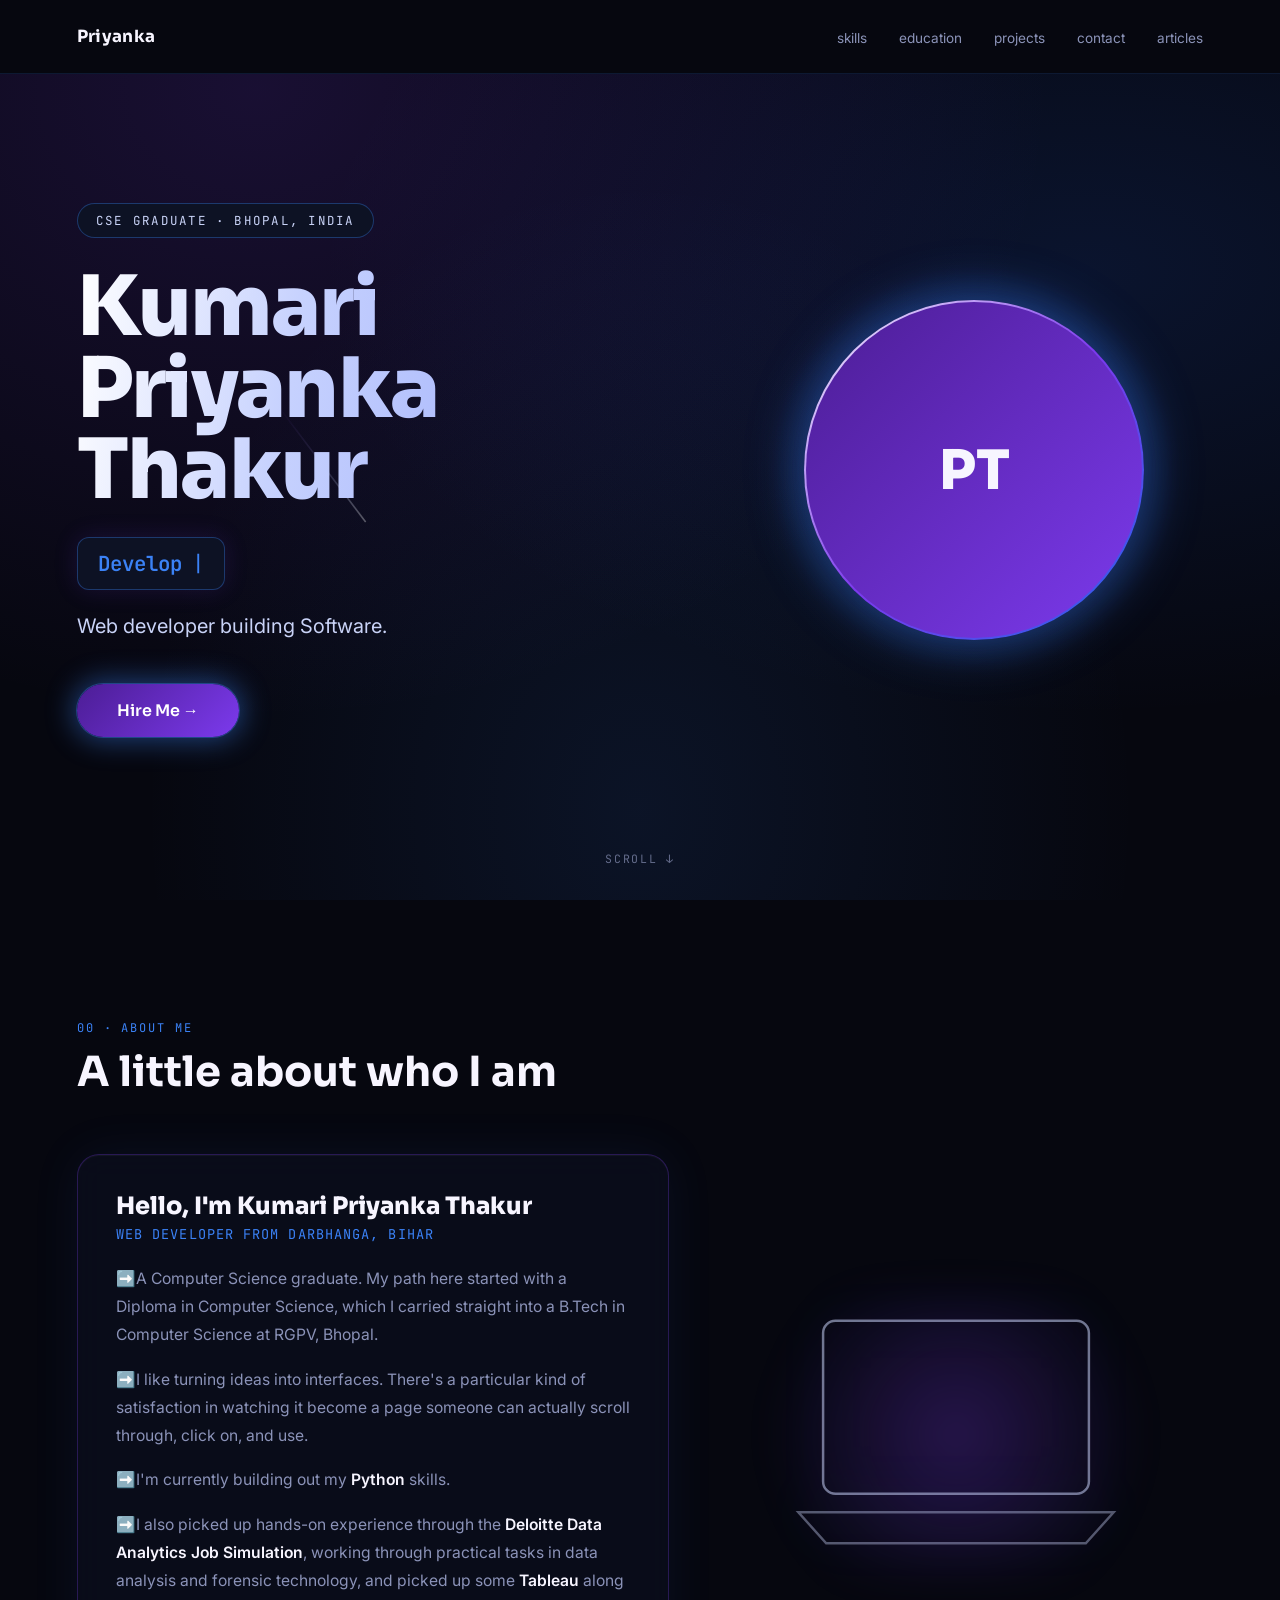
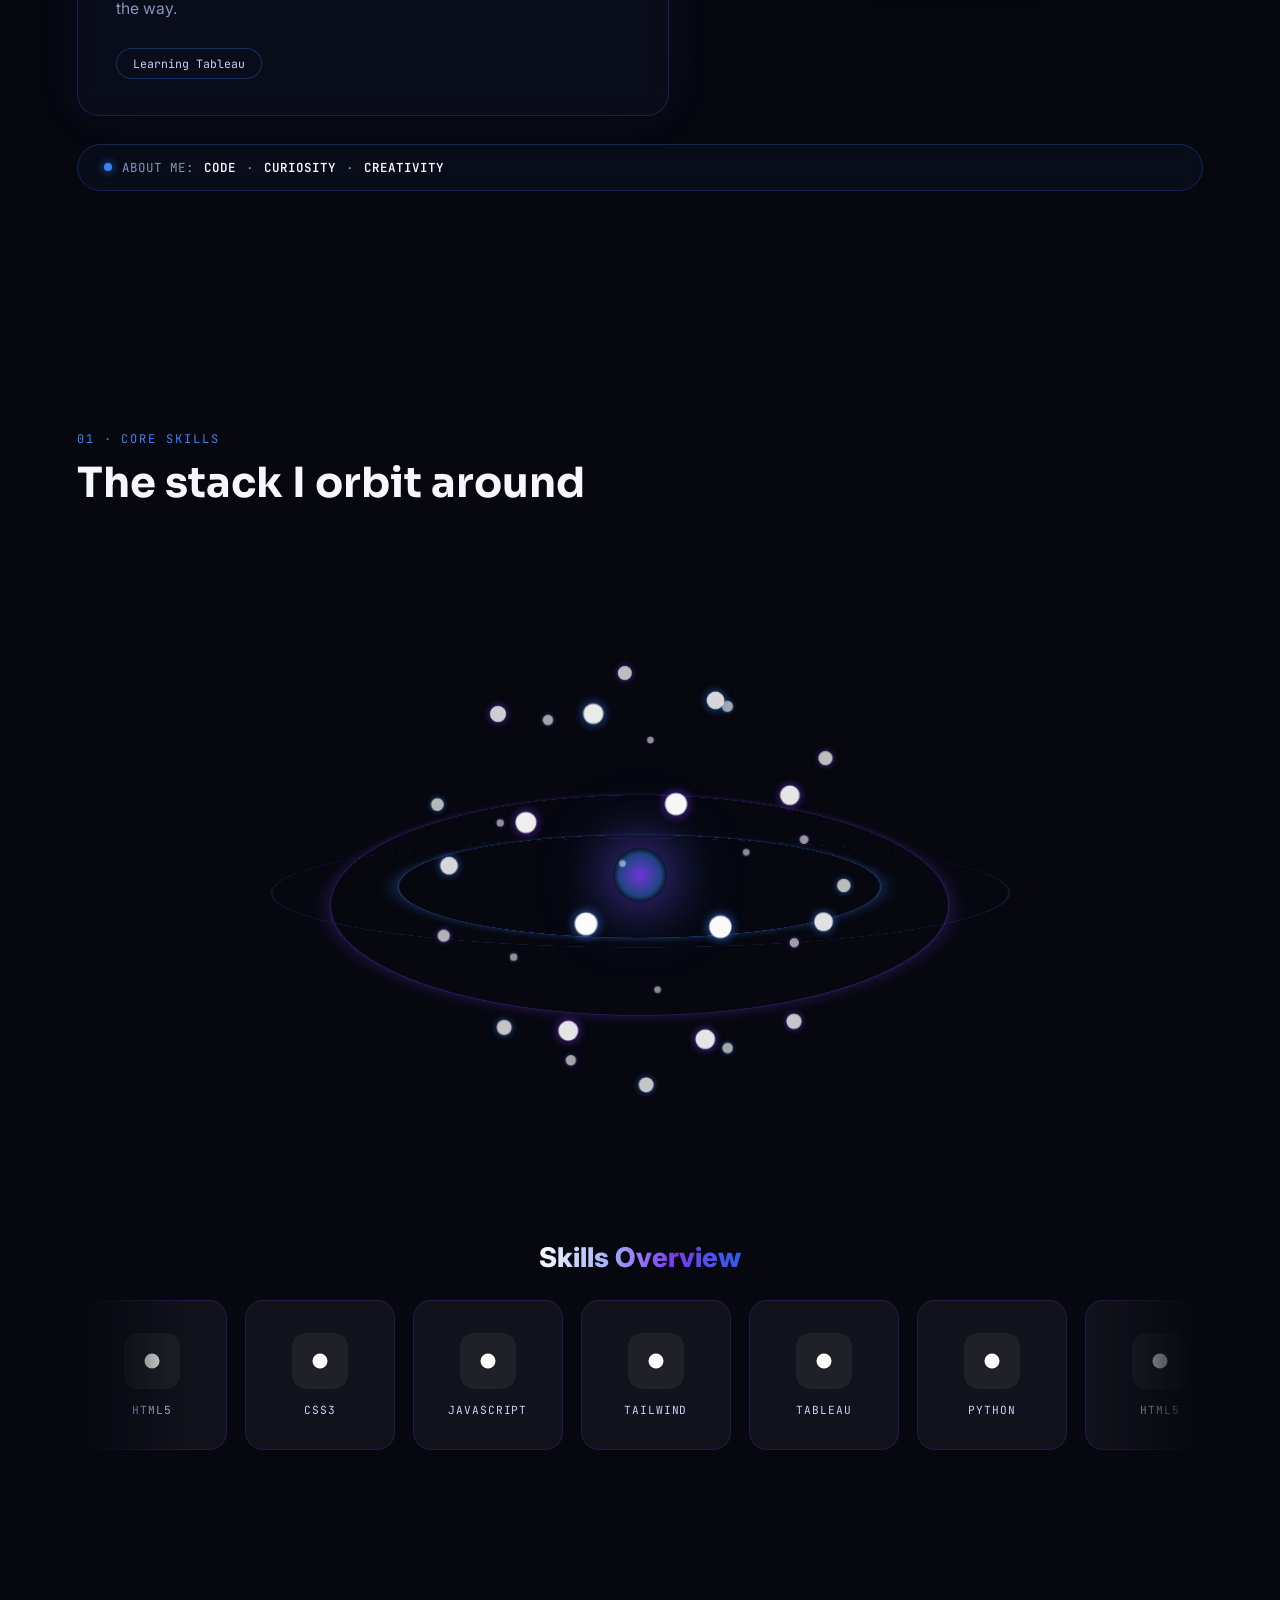
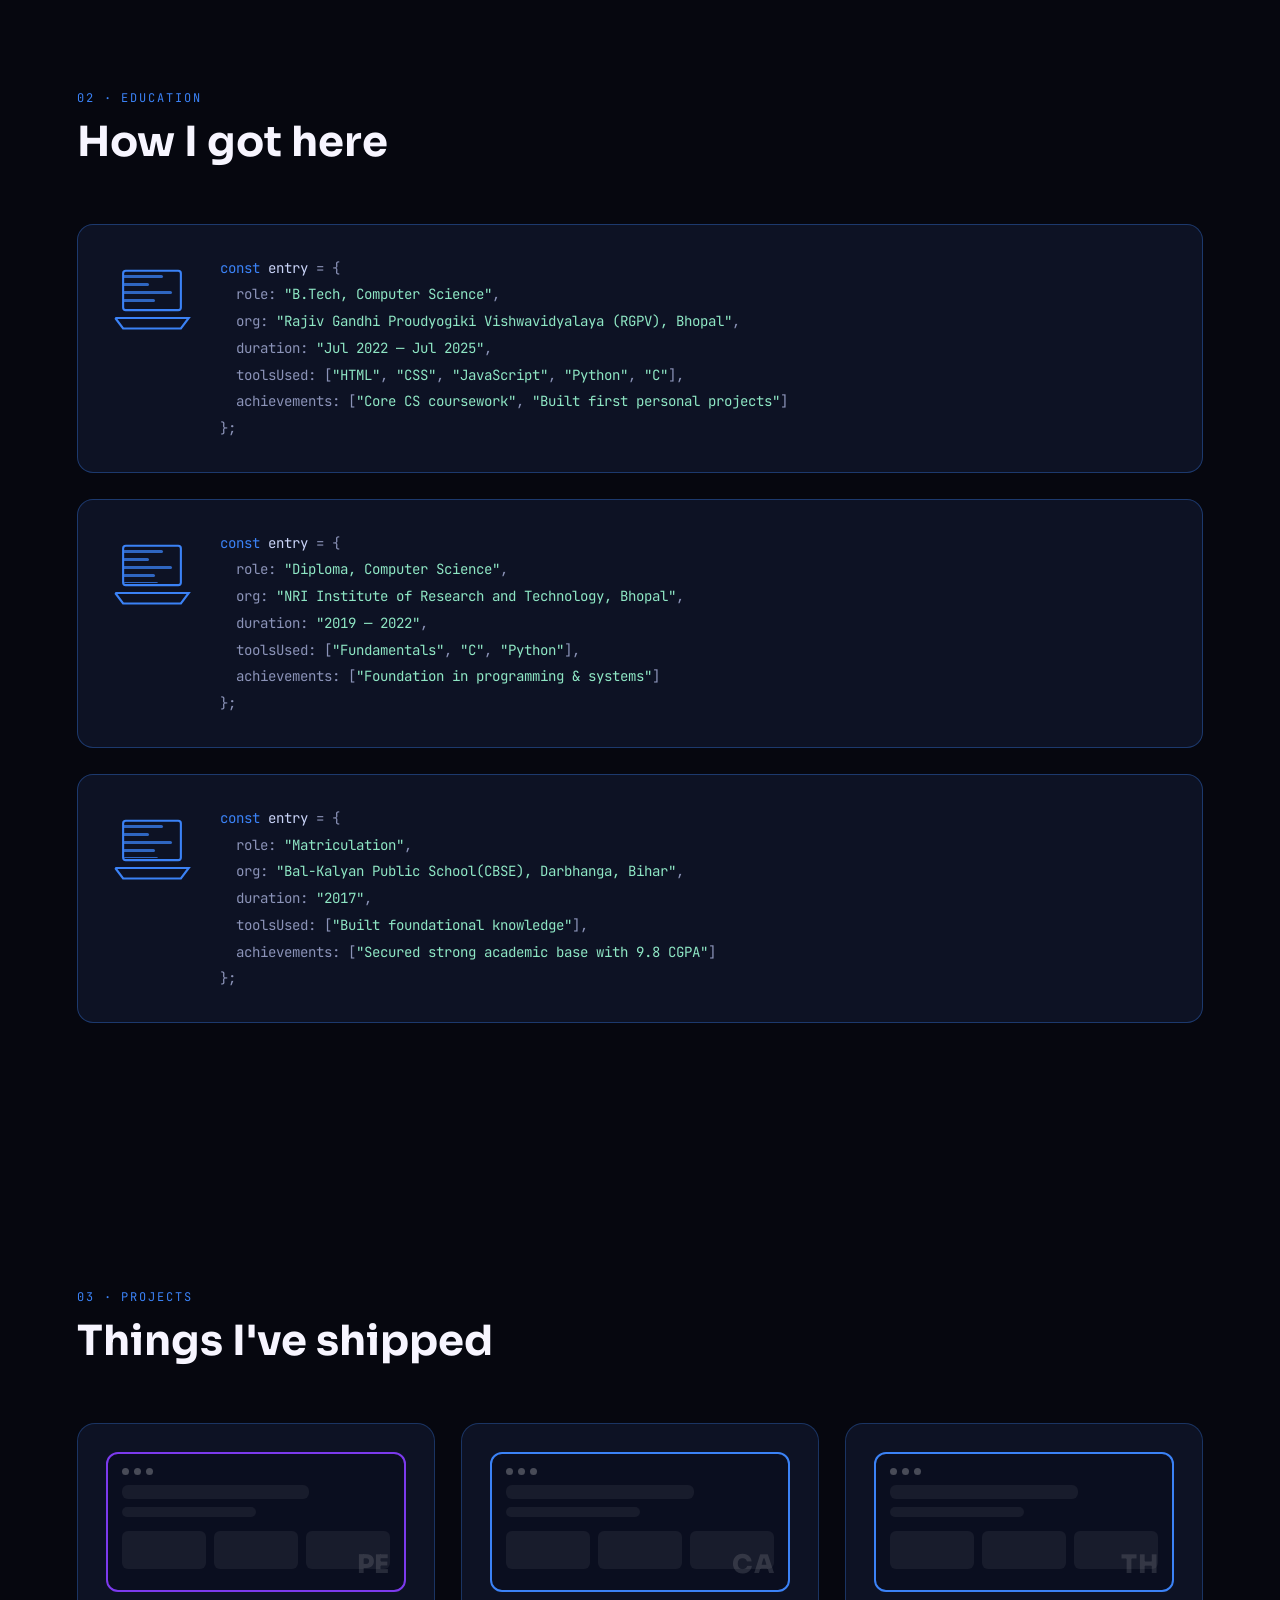
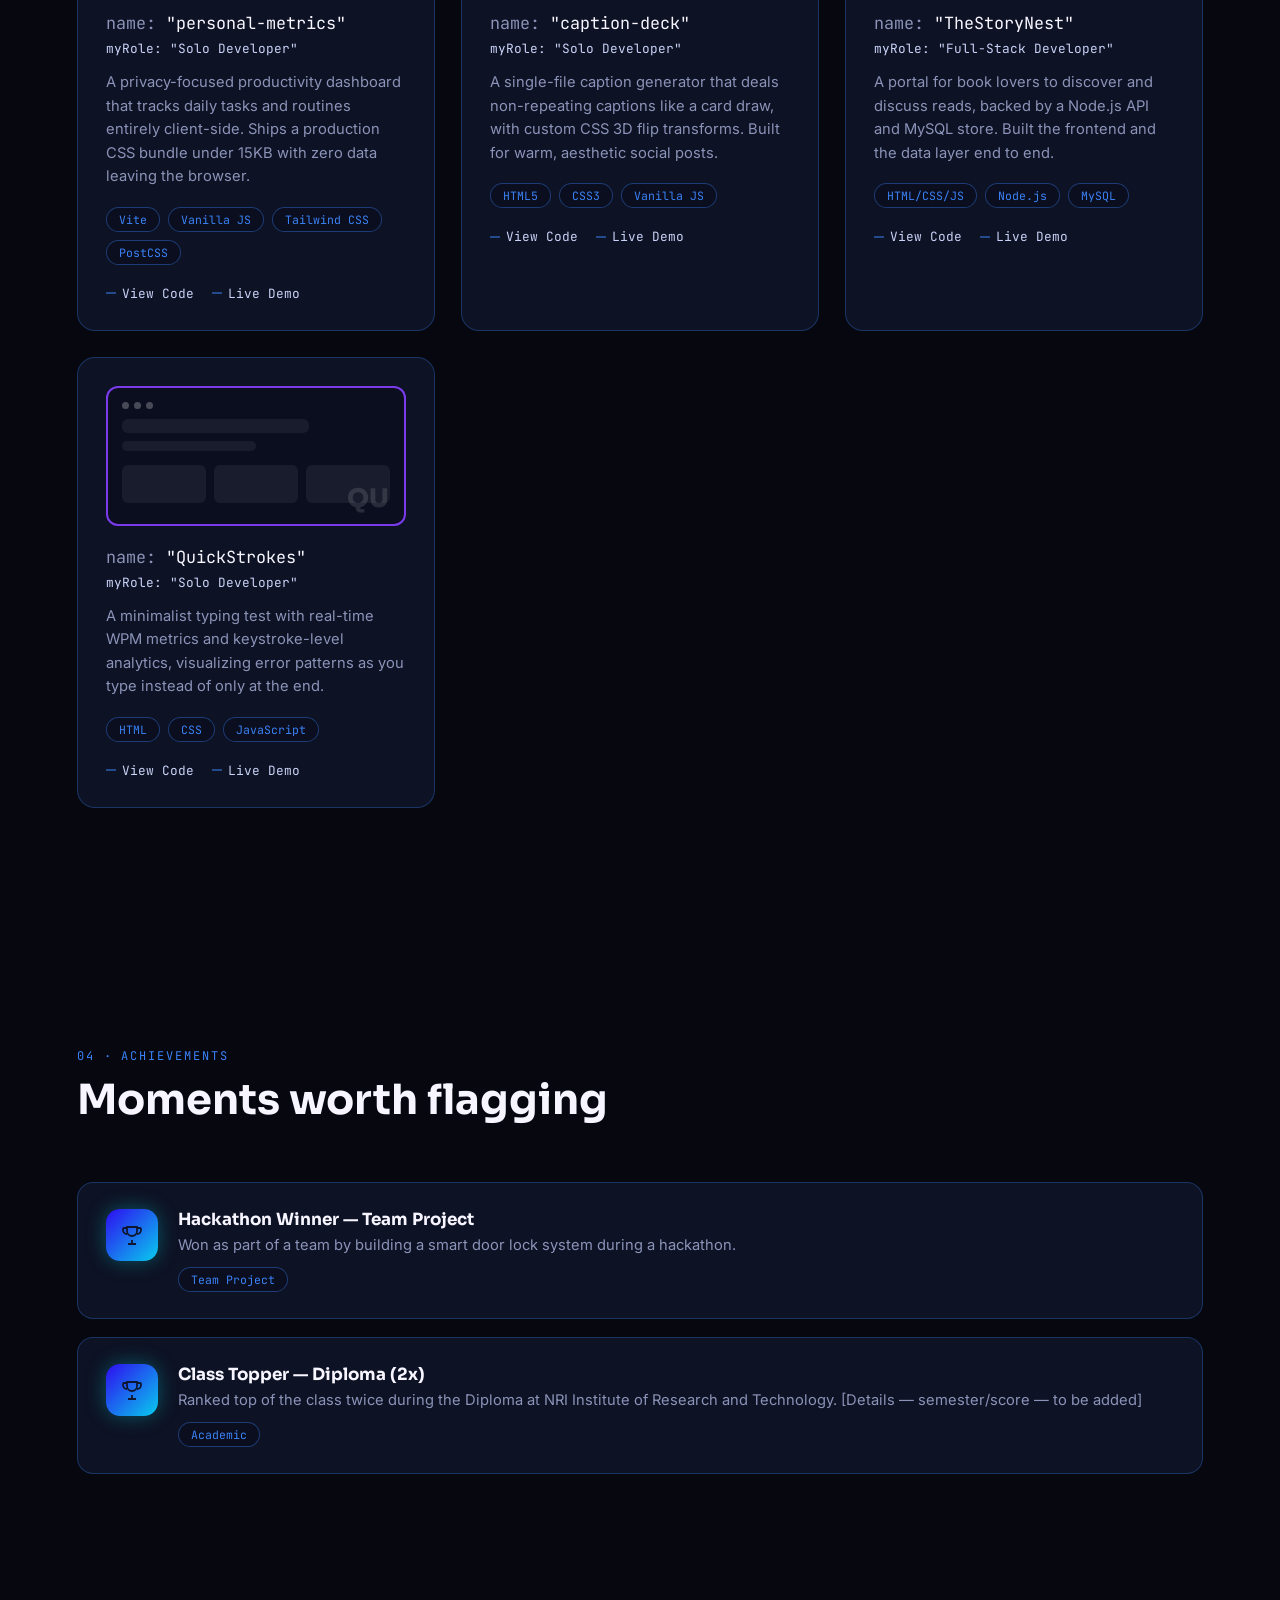
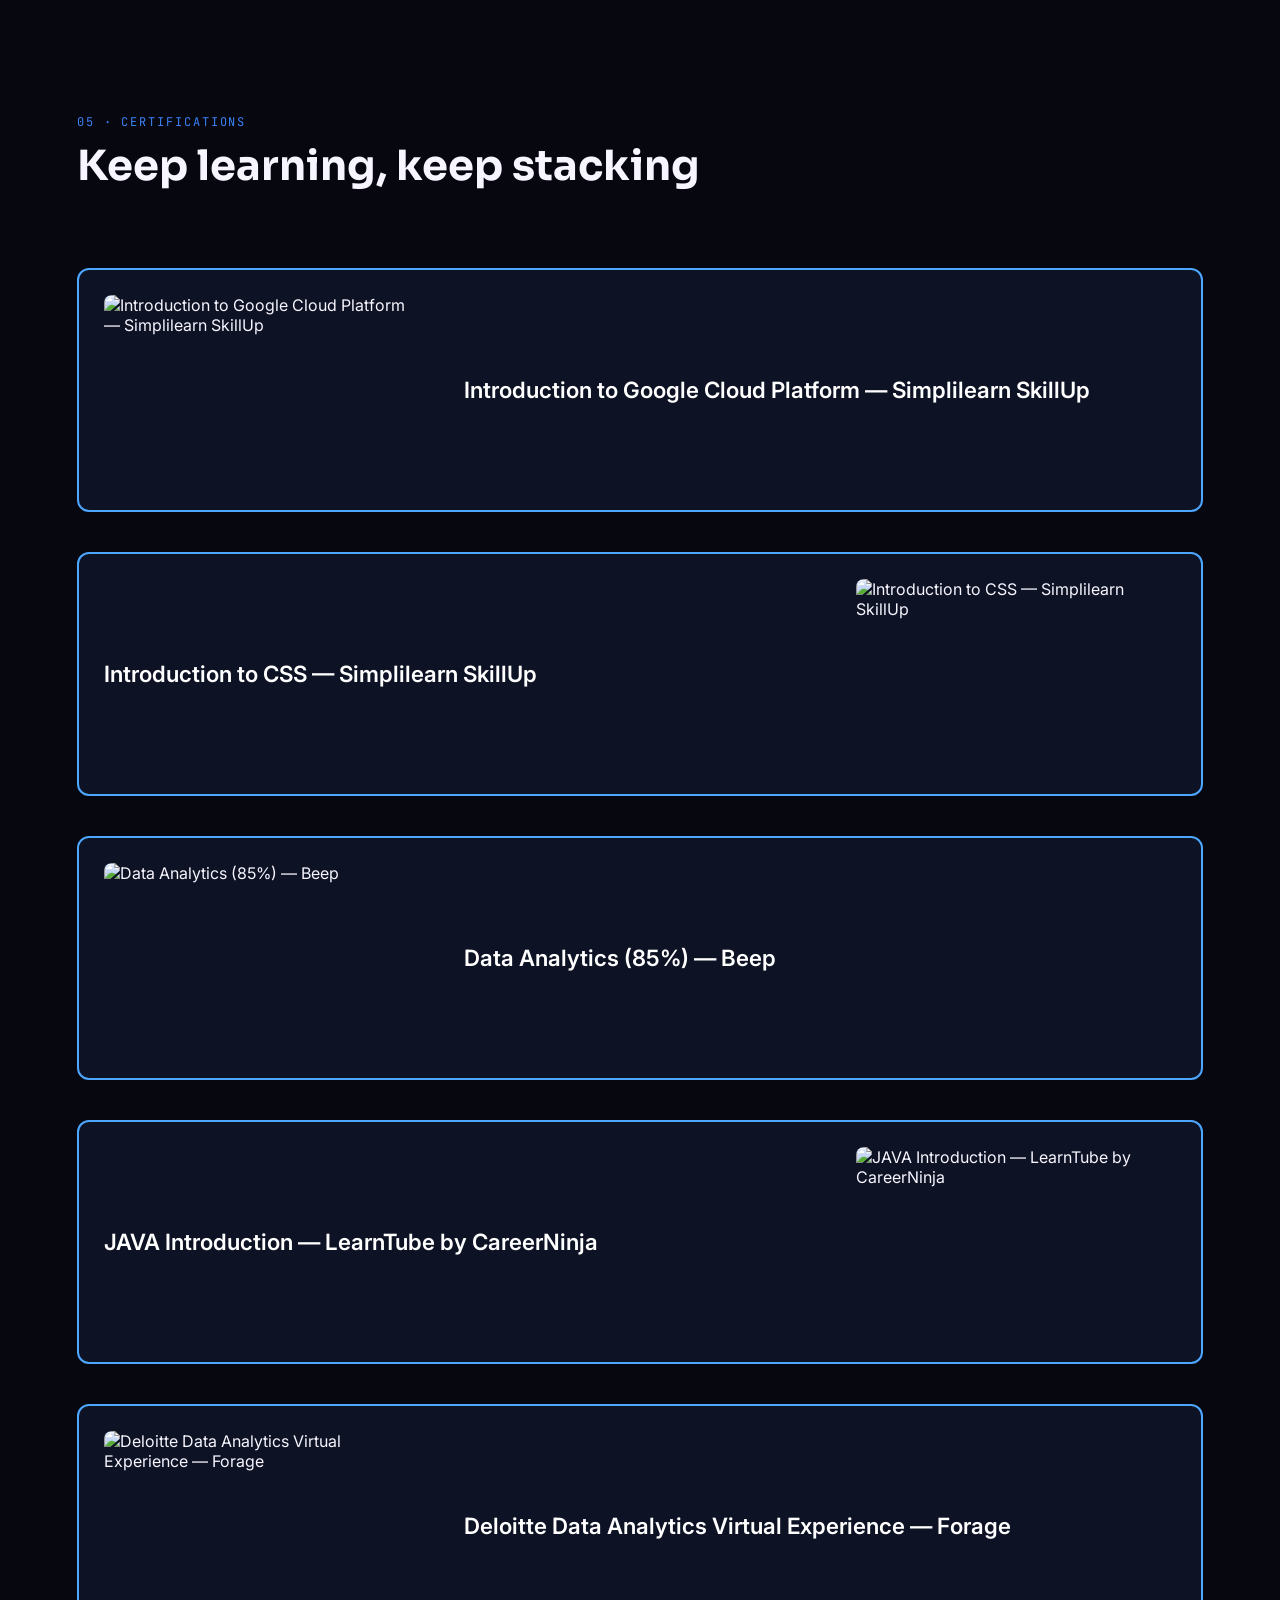
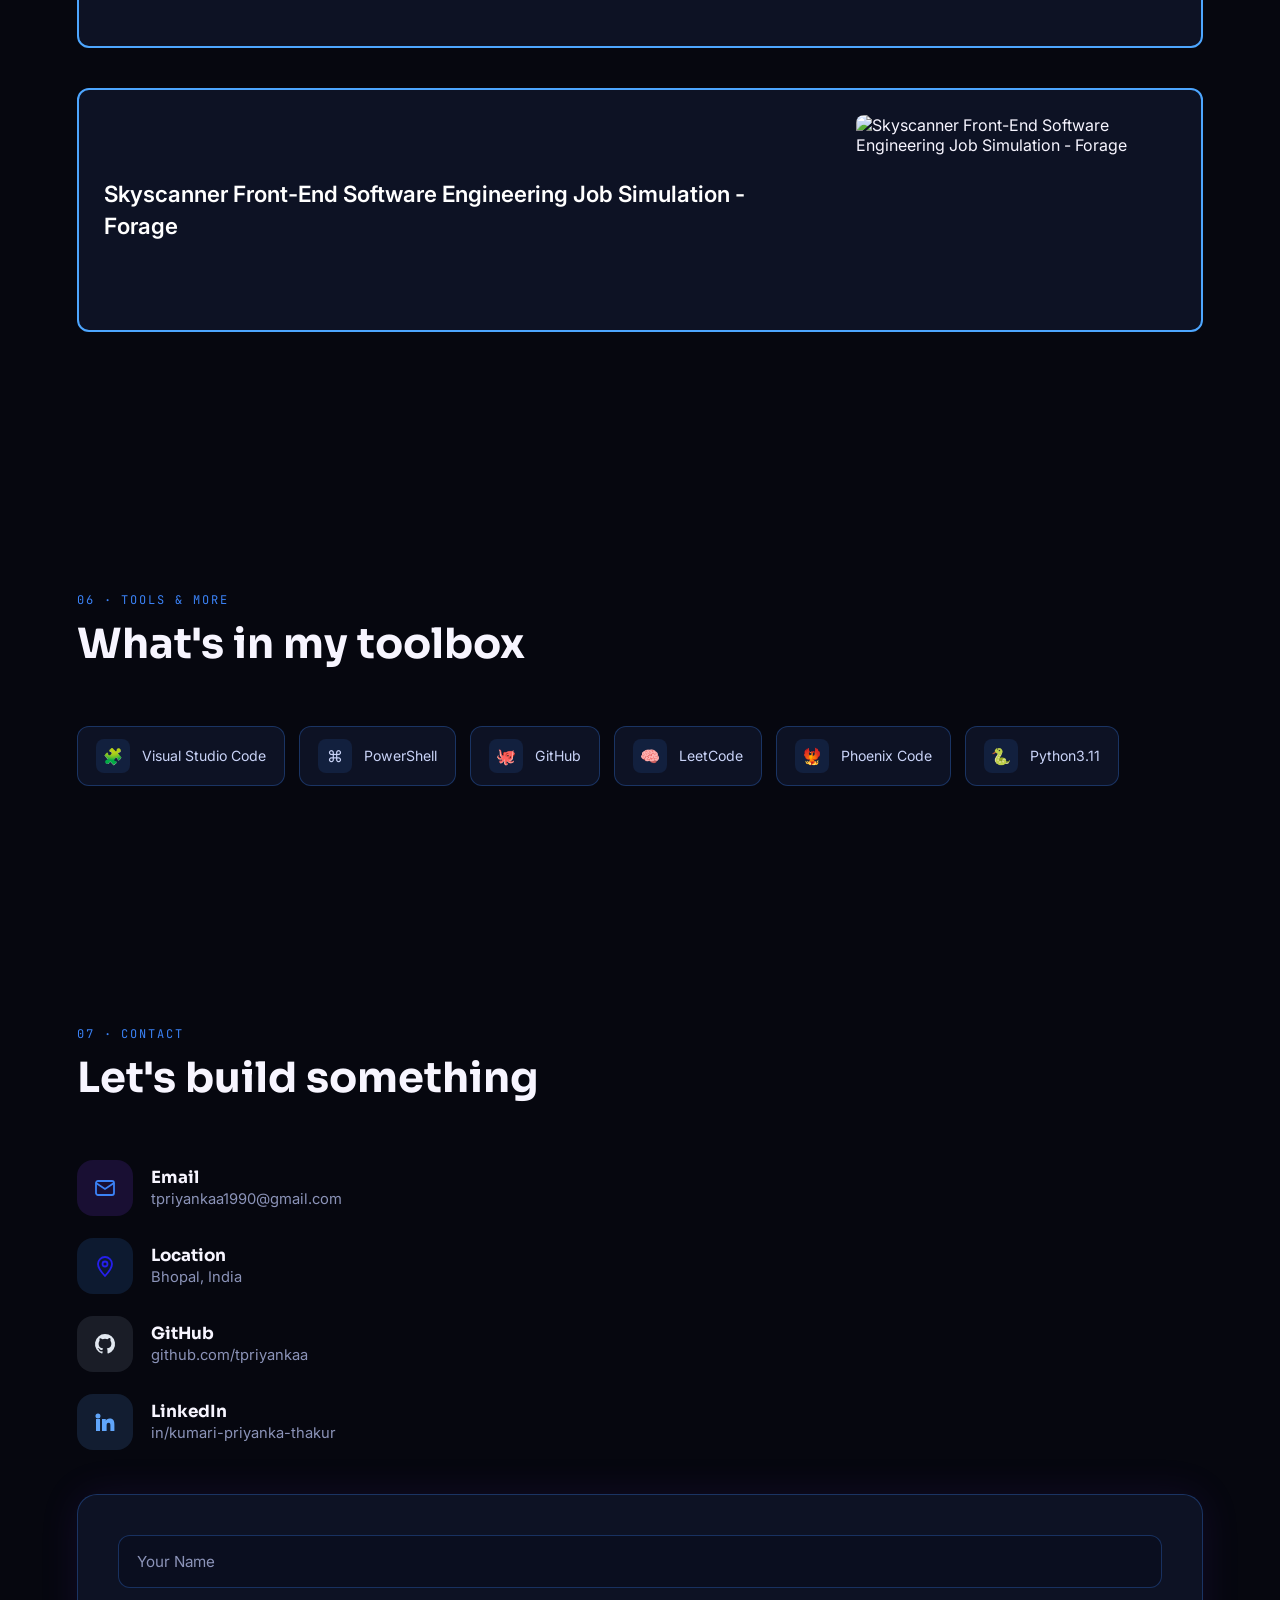
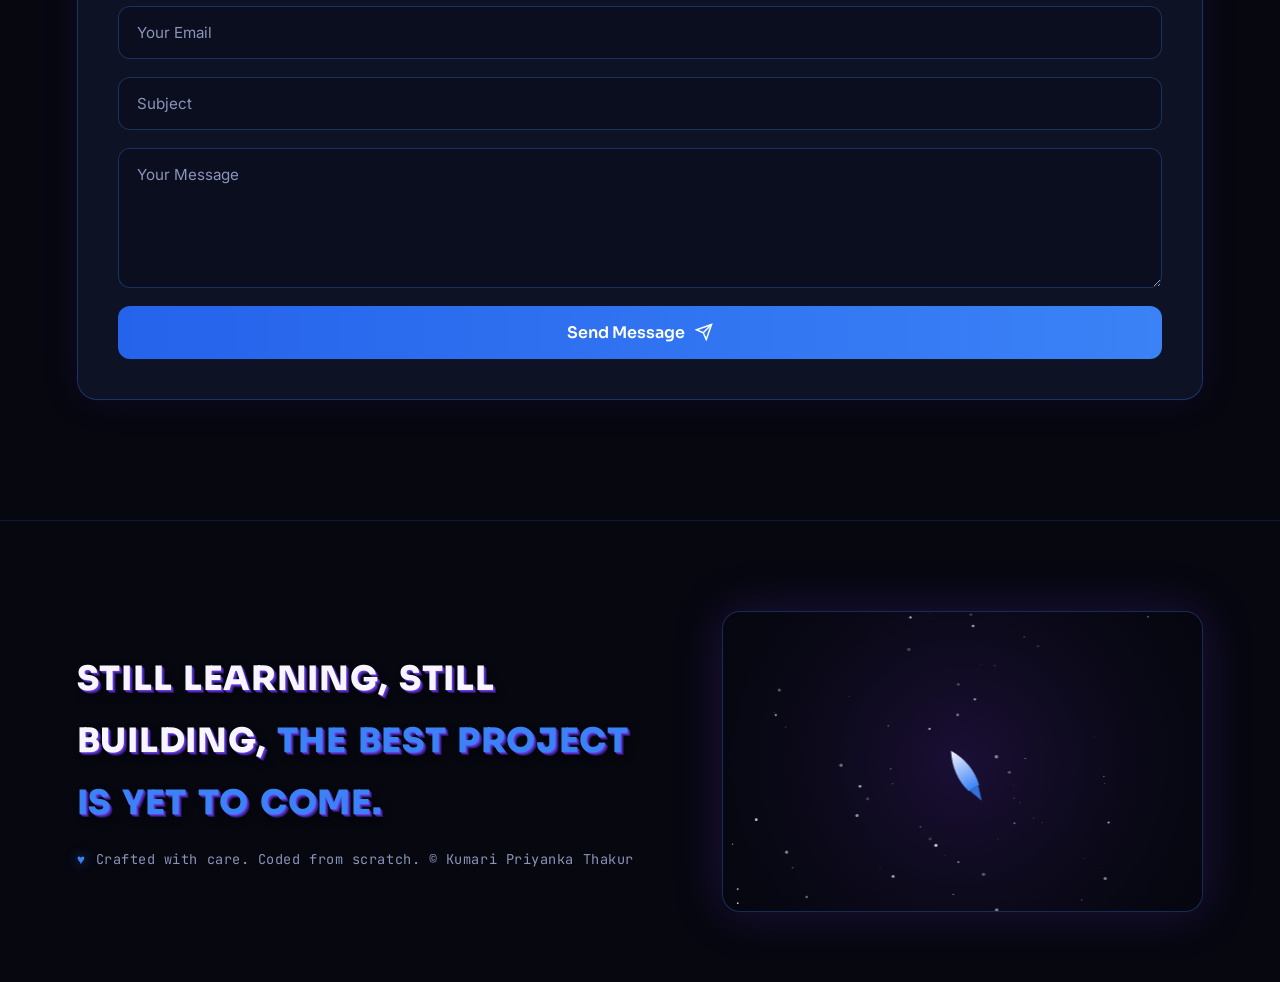
==== commit be7a18c1: "Add files via upload" ====
--- a/index-10.html
+++ b/index-10.html
@@ -261,6 +261,102 @@
   .section-tag{font-family:'JetBrains Mono',monospace;font-size:0.75rem;color:var(--neon);letter-spacing:0.16em;text-transform:uppercase;margin-bottom:10px;}
   .section-title{font-family:'Sora',sans-serif;font-weight:700;font-size:clamp(1.8rem,4vw,2.6rem);color:var(--white);}
 
+
+  .about-grid{
+  display:grid;grid-template-columns:1.2fr 1fr;gap:40px;
+  align-items:center;
+}
+@media(max-width:760px){ .about-grid{grid-template-columns:1fr;} }
+.about-panel{
+  position:relative;
+  border-radius:22px;
+  padding:36px 38px;
+  background:rgba(13,18,36,0.55);
+  border:1px solid rgba(124,58,237,0.28);
+  backdrop-filter:blur(14px);-webkit-backdrop-filter:blur(14px);
+  box-shadow:0 0 50px rgba(59,130,246,0.08), inset 0 1px 0 rgba(255,255,255,0.04);
+}
+.about-panel-eyebrow{
+  font-family:'Sora',sans-serif;font-weight:800;font-size:1.5rem;color:var(--white);
+  margin-bottom:4px;
+}
+.about-panel-role{
+  font-family:'JetBrains Mono',monospace;font-size:0.85rem;color:var(--neon);
+  letter-spacing:0.08em;text-transform:uppercase;margin-bottom:22px;
+}
+.about-text p{
+  color:var(--dim);font-size:0.98rem;line-height:1.8;margin-bottom:16px;
+}
+.about-text p:last-child{margin-bottom:0;}
+.about-text p strong{color:var(--white);font-weight:600;}
+.about-tags{display:flex;flex-wrap:wrap;gap:10px;margin-top:24px;}
+.about-tag{
+  font-family:'JetBrains Mono',monospace;font-size:0.72rem;color:var(--lav);
+  border:1px solid rgba(59,130,246,0.3);border-radius:999px;
+  padding:7px 16px;background:rgba(10,14,31,0.6);
+}
+
+.about-visual{
+  position:relative;
+  display:flex;align-items:center;justify-content:center;
+  min-height:260px;
+}
+.about-visual-glow{
+  position:absolute;inset:0;
+  background:radial-gradient(circle, rgba(124,58,237,0.28), transparent 65%);
+  filter:blur(20px);
+  z-index:0;
+}
+.about-laptop{
+  position:relative;z-index:1;
+  width:100%;max-width:340px;
+  filter:drop-shadow(0 0 22px rgba(59,130,246,0.35));
+}
+.about-laptop .laptop-frame{
+  fill:none;stroke:rgba(199,210,247,0.55);stroke-width:1.6;
+}
+.about-laptop .laptop-screen{
+  fill:rgba(10,14,31,0.7);stroke:rgba(124,58,237,0.5);stroke-width:1.2;
+}
+.about-laptop .laptop-base{
+  fill:none;stroke:rgba(199,210,247,0.4);stroke-width:1.6;
+}
+.about-laptop .glow-line{
+  stroke:var(--neon);stroke-width:2.4;stroke-linecap:round;
+  filter:drop-shadow(0 0 5px rgba(59,130,246,0.9));
+  stroke-dasharray:200;stroke-dashoffset:200;
+  animation:glowDraw 2.6s ease-in-out infinite;
+}
+.about-laptop .l1{animation-delay:0s;}
+.about-laptop .l2{animation-delay:.3s;stroke:var(--purple);filter:drop-shadow(0 0 5px rgba(124,58,237,0.9));}
+.about-laptop .l3{animation-delay:.6s;}
+.about-laptop .l4{animation-delay:.9s;stroke:var(--purple);filter:drop-shadow(0 0 5px rgba(124,58,237,0.9));}
+.about-laptop .l5{animation-delay:1.2s;}
+@keyframes glowDraw{
+  0%{stroke-dashoffset:200;opacity:0.3;}
+  50%{stroke-dashoffset:0;opacity:1;}
+  100%{stroke-dashoffset:0;opacity:0.3;}
+}
+
+.about-bar{
+  margin-top:28px;
+  display:flex;align-items:center;gap:10px;flex-wrap:wrap;
+  border:1px solid rgba(59,130,246,0.22);
+  border-radius:999px;
+  padding:14px 26px;
+  background:rgba(13,18,36,0.5);
+  backdrop-filter:blur(10px);-webkit-backdrop-filter:blur(10px);
+  font-family:'JetBrains Mono',monospace;font-size:0.78rem;
+  letter-spacing:0.08em;color:var(--dim);
+}
+.about-bar-dot{
+  width:8px;height:8px;border-radius:50%;
+  background:var(--neon);box-shadow:0 0 10px rgba(59,130,246,0.8);
+  flex-shrink:0;
+}
+.about-bar-word{color:var(--white);font-weight:600;}
+
+
   /* ---------- skills / icon cloud (cyberpunk zone) ---------- */
   .skills-band{
     position:relative;
@@ -358,22 +454,48 @@
   .ring-2{--rx:70deg;}
   .ring-3{--rx:82deg;}
 
-  .marquee-track{
-    width:100%;overflow:hidden;margin-top:50px;
-    -webkit-mask-image:linear-gradient(90deg, transparent, #000 10%, #000 90%, transparent);
-    mask-image:linear-gradient(90deg, transparent, #000 10%, #000 90%, transparent);
-  }
-  .marquee-inner{
-    display:flex;width:max-content;
-    animation:marquee 26s linear infinite;
-    gap:14px;
-  }
-  @keyframes marquee{0%{transform:translateX(0);}100%{transform:translateX(-50%);}}
-  .pill{
-    font-family:'JetBrains Mono',monospace;font-size:0.85rem;color:var(--lav);
-    border:1.5px solid rgba(59,130,246,0.3);border-radius:999px;
-    padding:10px 22px;white-space:nowrap;background:#0d1224;
-  }
+  .skills-slideshow-title{
+  text-align:center;
+  font-size:1.7rem;font-weight:800;
+  margin:56px 0 26px;
+  background:linear-gradient(100deg,#ffffff,#a5b4fc,#7c3aed,#2563eb);
+  -webkit-background-clip:text;background-clip:text;-webkit-text-fill-color:transparent;
+}
+.marquee-track{
+  width:100%;overflow:hidden;
+  -webkit-mask-image:linear-gradient(90deg, transparent, #000 10%, #000 90%, transparent);
+  mask-image:linear-gradient(90deg, transparent, #000 10%, #000 90%, transparent);
+}
+.marquee-inner{
+  display:flex;width:max-content;
+  animation:marquee 24s linear infinite;
+  gap:18px;
+}
+@keyframes marquee{0%{transform:translateX(0);}100%{transform:translateX(-50%);}}
+.skill-card{
+  display:flex;flex-direction:column;align-items:center;justify-content:center;
+  gap:14px;
+  width:150px;height:150px;flex-shrink:0;
+  border-radius:18px;
+  background:#12121c;
+  border:1px solid rgba(124,58,237,0.18);
+  transition:transform .3s ease, border-color .3s ease, box-shadow .3s ease;
+}
+.skill-card:hover{
+  transform:translateY(-4px);
+  border-color:rgba(124,58,237,0.5);
+  box-shadow:0 10px 26px rgba(0,0,0,0.35);
+}
+.skill-icon-badge{
+  width:56px;height:56px;border-radius:14px;
+  display:flex;align-items:center;justify-content:center;
+  background:rgba(255,255,255,0.06);
+}
+.skill-icon-badge img{width:30px;height:30px;object-fit:contain;}
+.skill-label{
+  font-family:'JetBrains Mono',monospace;font-size:0.7rem;
+  letter-spacing:0.08em;text-transform:uppercase;color:var(--lav);
+}
 
   /* ---------- experience / education ---------- */
   .code-card{
@@ -548,8 +670,8 @@
   .achievement-icon{
     width:52px;height:52px;flex-shrink:0;border-radius:14px;
     display:flex;align-items:center;justify-content:center;
-    background:linear-gradient(135deg,#eab308,#f59e0b);
-    box-shadow:0 0 20px rgba(234,179,8,0.35);
+    background:linear-gradient(135deg,#2e0cf0,#08ccee);
+    box-shadow:0 0 20px rgba(3, 212, 219, 0.35);
   }
   .achievement-icon svg{width:24px;height:24px;color:#0f1730;}
   .achievement-title{font-family:'Sora',sans-serif;font-weight:700;color:var(--white);font-size:1.05rem;margin-bottom:4px;}
@@ -578,7 +700,7 @@
   }
   .info-icon svg{width:24px;height:24px;}
   .icon-email{background:rgba(124,58,237,0.16);color:var(--neon);}
-  .icon-location{background:rgba(251,113,133,0.14);color:#fb7185;}
+  .icon-location{background:rgba(58, 141, 244, 0.14);color:#261fec;}
   .icon-github{background:rgba(148,163,184,0.14);color:#e2e8f0;}
   .icon-linkedin{background:rgba(96,165,250,0.14);color:#60a5fa;}
   .info-label{font-family:'Sora',sans-serif;font-weight:700;color:var(--white);font-size:1.05rem;margin-bottom:2px;}
@@ -726,7 +848,7 @@
   <img id="introGif" class="intro-media" alt="" style="display:none;">
   <div class="intro-fallback" id="introFallback">
     <div class="intro-mark">✦</div>
-    <div class="intro-name">PRIYANKA<span>.</span>DEV</div>
+    <div class="intro-name">KUMARI PRIYANKA<span>.</span>DEV</div>
     <div class="intro-dots"><i></i><i></i><i></i></div>
   </div>
   <button class="intro-skip" id="introSkip">Skip →</button>
@@ -735,12 +857,13 @@
 <canvas id="stars"></canvas>
 
 <nav>
-  <div class="logo">priyanka<span>.</span>dev</div>
+  <div class="logo">Priyanka</div>
   <div>
     <a href="#skills">skills</a>
-    <a href="#experience">experience</a>
+    <a href="#education">education</a>
     <a href="#projects">projects</a>
     <a href="#contact">contact</a>
+    <a href="git-article.html">articles</a>
   </div>
 </nav>
 
@@ -748,20 +871,63 @@
   <div class="hero-grid">
     <div class="hero-text">
       <div class="eyebrow">CSE Graduate · Bhopal, India</div>
-      <h1 class="hero-name">Priyanka<br>Thakur</h1>
+      <h1 class="hero-name">Kumari Priyanka<br>Thakur</h1>
       <div class="role-cycle">
         <span class="role-text" id="roleText"></span><span class="role-cursor">|</span>
       </div>
-      <p class="hero-role">Web developer building <b>clean, fast, real</b> software — HTML, CSS, JavaScript &amp; Tailwind on the frontend, Python and backend fundamentals underneath.</p>
+      <p class="hero-role">Web developer building Software.</p>
       <a href="#contact" class="hire-btn" id="hireBtn">Hire Me →</a>
     </div>
     <div class="avatar-frame">
-      <img src="profile.jpg" alt="Kumari Priyanka Thakur" onerror="this.style.display='none';document.getElementById('avatarFallback').style.display='flex';">
+      <img src="C:\Users\Priyanka Thakur\OneDrive\Pictures\Camera Roll\profile.jpeg" alt="Kumari Priyanka Thakur" onerror="this.style.display='none';document.getElementById('avatarFallback').style.display='flex';">
       <div class="avatar-fallback" id="avatarFallback">PT</div>
+
     </div>
   </div>
   <div class="scroll-cue">SCROLL ↓</div>
 </header>
+
+<section class="section" id="about">
+  <div class="section-head">
+    <div class="section-tag">00 · About Me</div>
+    <div class="section-title">A little about who I am</div>
+  </div>
+  <div class="about-grid">
+  <div class="about-panel">
+    <div class="about-panel-eyebrow">Hello, I'm Kumari Priyanka Thakur</div>
+    <div class="about-panel-role">Web Developer from Darbhanga, Bihar</div>
+    <div class="about-text">
+      <p>➡️A Computer Science graduate. My path here started with a Diploma in Computer Science, which I carried straight into a B.Tech in Computer Science at RGPV, Bhopal.</p>
+      <p>➡️I like turning ideas into interfaces. There's a particular kind of satisfaction in watching it become a page someone can actually scroll through, click on, and use.</p>
+      <p>➡️I'm currently building out my <strong>Python</strong> skills.</p>
+      <p>➡️I also picked up hands-on experience through the <strong>Deloitte Data Analytics Job Simulation</strong>, working through practical tasks in data analysis and forensic technology, and picked up some <strong>Tableau</strong> along the way.</p>
+    </div>
+    <div class="about-tags">
+      <span class="about-tag">Learning Tableau</span>
+    </div>
+  </div>
+  <div class="about-visual">
+    <svg class="about-laptop" viewBox="0 0 220 180" fill="none">
+      <rect x="24" y="16" width="172" height="112" rx="8" class="laptop-frame"/>
+      <rect x="34" y="26" width="152" height="92" rx="3" class="laptop-screen"/>
+      <line x1="46" y1="44" x2="130" y2="44" class="glow-line l1"/>
+      <line x1="46" y1="58" x2="164" y2="58" class="glow-line l2"/>
+      <line x1="46" y1="72" x2="108" y2="72" class="glow-line l3"/>
+      <line x1="46" y1="86" x2="148" y2="86" class="glow-line l4"/>
+      <line x1="46" y1="100" x2="120" y2="100" class="glow-line l5"/>
+      <path d="M8 140h204l-18 20H26z" class="laptop-base"/>
+    </svg>
+    <div class="about-visual-glow"></div>
+  </div>
+</div>
+<div class="about-bar">
+  <span class="about-bar-dot"></span>
+  <span>ABOUT ME:</span> <span class="about-bar-word">CODE</span> · <span class="about-bar-word">CURIOSITY</span> · <span class="about-bar-word">CREATIVITY</span>
+</div>
+    </div>
+  </div>
+</section>
+<section id="portfolio-articles-root"></section>
 
 <div class="skills-band">
 <section class="section" id="skills">
@@ -777,6 +943,7 @@
       <div class="core-glow"></div>
       <div class="icon-sphere" id="iconSphere"></div>
     </div>
+   <h3 class="skills-slideshow-title">Skills Overview</h3>
     <div class="marquee-track">
       <div class="marquee-inner" id="marqueeInner"></div>
     </div>
@@ -784,9 +951,9 @@
 </section>
 </div>
 
-<section class="section" id="experience">
+<section class="section" id="education">
   <div class="section-head">
-    <div class="section-tag">02 · Experience &amp; Education</div>
+    <div class="section-tag">02 · Education</div>
     <div class="section-title">How I got here</div>
   </div>
   <div id="cardsWrap"></div>
@@ -813,7 +980,7 @@
     <div class="section-tag">05 · Certifications</div>
     <div class="section-title">Keep learning, keep stacking</div>
   </div>
-  <div class="chips" id="certChips"></div>
+  <div class="certs-container" id="certChips"></div>
 </section>
 
 <section class="section" id="tools">
@@ -881,25 +1048,27 @@
   </form>
 </section>
 
-<footer>
+<footer class="footer">
   <div class="outro-grid">
     <div>
       <p class="tagline" id="tagline"></p>
       <div class="tagline-signature">
         <span class="heart">♥</span>
-        <span>Built with passion, by Priyanka Thakur</span>
-      </div>
-    </div>
+        <span>Crafted with care. Coded from scratch. ©️ Kumari Priyanka Thakur</span>
+   </div>
+ </div>  
+
     <div class="outro-visual">
       <video class="outro-video" id="outroVideo" autoplay muted loop playsinline>
         <source src="outro.mp4" type="video/mp4">
       </video>
       <canvas class="outro-fallback" id="outroCanvas"></canvas>
-    </div>
-  </div>
+   </div>
+ </div>
 </footer>
 
 <script>
+
 /* ============ shooting star canvas ============ */
 const starCanvas = document.getElementById('stars');
 const sctx = starCanvas.getContext('2d');
@@ -908,9 +1077,9 @@
 resizeStars();
 window.addEventListener('resize', resizeStars);
 
-let starSpeedMult = 1;
-document.getElementById('hireBtn').addEventListener('mouseenter', ()=> starSpeedMult = 2.4);
-document.getElementById('hireBtn').addEventListener('mouseleave', ()=> starSpeedMult = 1);
+let starSpeedMult = 2;
+document.getElementById('hireBtn').addEventListener('mouseenter', ()=> starSpeedMult = 2.8);
+document.getElementById('hireBtn').addEventListener('mouseleave', ()=> starSpeedMult = 2);
 
 class Shot{
   constructor(){this.reset();}
@@ -970,7 +1139,6 @@
   "androidstudio","sonarqube","figma"
 ];
 // a tiny transparent-safe fallback dot, used only if an icon fails to load
-const FALLBACK_ICON = 'data:image/svg+xml;charset=utf-8,<svg xmlns="http://www.w3.org/2000/svg" width="24" height="24"><circle cx="12" cy="12" r="6" fill="white"/></svg>';
 
 (function initCloud(){
   const frame = document.getElementById('cloudFrame');
@@ -1067,12 +1235,33 @@
 })();
 
 /* ============ marquee (secondary tools) ============ */
-const secondaryTools = ["Vite","PostCSS","MySQL","REST APIs","LocalStorage API","LeetCode","PowerShell"];
+const coreSkills = [
+  { slug:"html5", label:"HTML5", color:"E34F26" },
+  { slug:"css", label:"CSS3", color:"1572B6" },
+  { slug:"javascript", label:"JavaScript", color:"F7DF1E" },
+  { slug:"tailwindcss", label:"Tailwind", color:"06B6D4" },
+  { slug: "tableau", label:"Tableau", color:"#E97627" },
+  { slug:"python", label:"Python", color:"3776AB" }
+];
 const marqueeEl = document.getElementById('marqueeInner');
-[...secondaryTools, ...secondaryTools].forEach(t=>{
-  const d = document.createElement('div');
-  d.className='pill'; d.textContent=t;
-  marqueeEl.appendChild(d);
+const FALLBACK_ICON = 'data:image/svg+xml;charset=utf-8,<svg xmlns="http://www.w3.org/2000/svg" width="24" height="24"><circle cx="12" cy="12" r="6" fill="white"/></svg>';
+[...coreSkills, ...coreSkills].forEach(s=>{
+  const card = document.createElement('div');
+  card.className = 'skill-card';
+  const badge = document.createElement('div');
+  badge.className = 'skill-icon-badge';
+  const img = document.createElement('img');
+  img.loading = 'eager';
+  img.alt = s.label;
+  img.src = `https://cdn.simpleicons.org/${s.slug}/${s.color}`;
+  img.onerror = ()=>{ img.src = FALLBACK_ICON; };
+  badge.appendChild(img);
+  const label = document.createElement('div');
+  label.className = 'skill-label';
+  label.textContent = s.label;
+  card.appendChild(badge);
+  card.appendChild(label);
+  marqueeEl.appendChild(card);
 });
 
 /* ============ experience / education code-cards ============ */
@@ -1106,6 +1295,13 @@
     duration:"2019 — 2022",
     toolsUsed:["Fundamentals","C","Python"],
     achievements:["Foundation in programming & systems"]
+  },
+  {
+    role:"Matriculation",
+    company:"Bal-Kalyan Public School(CBSE), Darbhanga, Bihar",
+    duration:"2017",
+    toolsUsed:["Built foundational knowledge"],
+    achievements:["Secured strong academic base with 9.8 CGPA"]
   }
 ];
 
@@ -1209,25 +1405,112 @@
   grid.appendChild(card);
 });
 
-/* ============ certificates & tools chips ============ */
+/* ============ certificates ============ */
 const certs = [
-  "Introduction to Google Cloud Platform — Simplilearn SkillUp",
-  "Introduction to CSS — Simplilearn SkillUp",
-  "Data Analytics (85%) — Beep",
-  "JAVA Introduction — LearnTube by CareerNinja",
-  "Deloitte Data Analytics Virtual Experience — Forage"
+ {
+
+ title: "Introduction to Google Cloud Platform — Simplilearn SkillUp",
+ img: "C:\\Users\\Priyanka Thakur\\OneDrive\\Pictures\\Saved Pictures\\Google Cloud.jpeg"
+ },
+  {
+    title: "Introduction to CSS — Simplilearn SkillUp",
+    img: "C:\\Users\\Priyanka Thakur\\OneDrive\\Pictures\\Saved Pictures\\Introo to CSS.jpeg"
+  },
+  {
+    title: "Data Analytics (85%) — Beep",
+    img: "C:\\Users\\Priyanka Thakur\\OneDrive\\Pictures\\Saved Pictures\\Beep(Shark Tank Funded).jpeg"
+  },
+  {
+    title: "JAVA Introduction — LearnTube by CareerNinja",
+    img: "C:\\Users\\Priyanka Thakur\\OneDrive\\Pictures\\Saved Pictures\\Intro to Java.jpeg"
+  },
+  {
+    title: "Deloitte Data Analytics Virtual Experience — Forage",
+    img: "C:\\Users\\Priyanka Thakur\\OneDrive\\Pictures\\Saved Pictures\\Deloitee Certificate.jpeg"
+  },
+  {
+    title: "Skyscanner Front-End Software Engineering Job Simulation - Forage",
+    img: "C:\\Users\\Priyanka Thakur\\OneDrive\\Pictures\\Saved Pictures\\skyscanner certificate.jpeg"
+  }
 ];
 const badgeSVG = `<svg viewBox="0 0 24 24"><circle cx="12" cy="8" r="6"/><path d="M8.5 13.5 7 22l5-3 5 3-1.5-8.5"/></svg>`;
-const certChips = document.getElementById('certChips');
+
+// This injects clean frame styles dynamically into the webpage
+const certStyles = document.createElement('style');
+certStyles.textContent = `
+  .certs-container {
+    display: flex !important;
+    flex-direction: column !important;
+    gap: 40px !important;
+    width: 100% !important;
+    padding: 20px 0 !important;
+  }
+
+  .cert-card {
+    display: flex !important;
+    align-items: center !important;
+    gap: 40px !important;
+    background: #0d1224 !important; 
+    border: 2px solid #4da6ff !important; /* Neon blue frame */
+    border-radius: 12px !important;
+    padding: 25px !important;
+    width: 100% !important;
+    box-sizing: border-box !important;
+  }
+
+  /* Alternating layout: flips every second certificate card */
+  .cert-card:nth-child(even) {
+    flex-direction: row-reverse !important;
+  }
+
+  .cert-image-container {
+    flex-shrink: 0 !important;
+  }
+
+  .cert-showcase-img {
+    width: 320px !important;   
+    height: 190px !important;  
+    object-fit: cover !important;
+    border-radius: 8px !important;
+    display: block !important;
+  }
+
+  .cert-content {
+    flex: 1 !important;
+    display: flex !important;
+    flex-direction: column !important;
+    gap: 12px !important;
+  }
+
+  .cert-title {
+    font-size: 1.4rem !important;
+    font-weight: 600 !important;
+    color: #ffffff !important;
+    line-height: 1.4 !important;
+  }
+`;
+document.head.appendChild(certStyles);
+
+const certchips = document.getElementById('certChips');
+
 certs.forEach(c=>{
   const d=document.createElement('div');
-  d.className='chip';
-  d.innerHTML = `<div class="cert-badge">${badgeSVG}</div><span>${c}</span>`;
+  d.className='cert-card';
+
+  d.innerHTML = `
+  <div class="cert-image-container">
+  <img src="${c.img}" alt="${c.title}" class="cert-showcase-img"/>
+  </div>
+  <div class="cert-content">
+  <span class="cert-title">${c.title}</span>
+  </div>
+  `;
+
   certChips.appendChild(d);
 });
 
-const toolIcons = {"Visual Studio Code":"🧩","PowerShell":"⌘","GitHub":"🐙","LeetCode":"🧠"};
-const toolsMore = ["Visual Studio Code","PowerShell","GitHub","LeetCode"];
+const toolIcons = {"Visual Studio Code":"🧩","PowerShell":"⌘","GitHub":"🐙","LeetCode":"🧠","Phoenix Code":"🐦‍🔥","Python3.11":"🐍"};
+const toolsMore = ["Visual Studio Code","PowerShell","GitHub","LeetCode","Phoenix Code","Python3.11"];
 const toolChips = document.getElementById('toolChips');
 toolsMore.forEach(t=>{
   const d=document.createElement('div');
